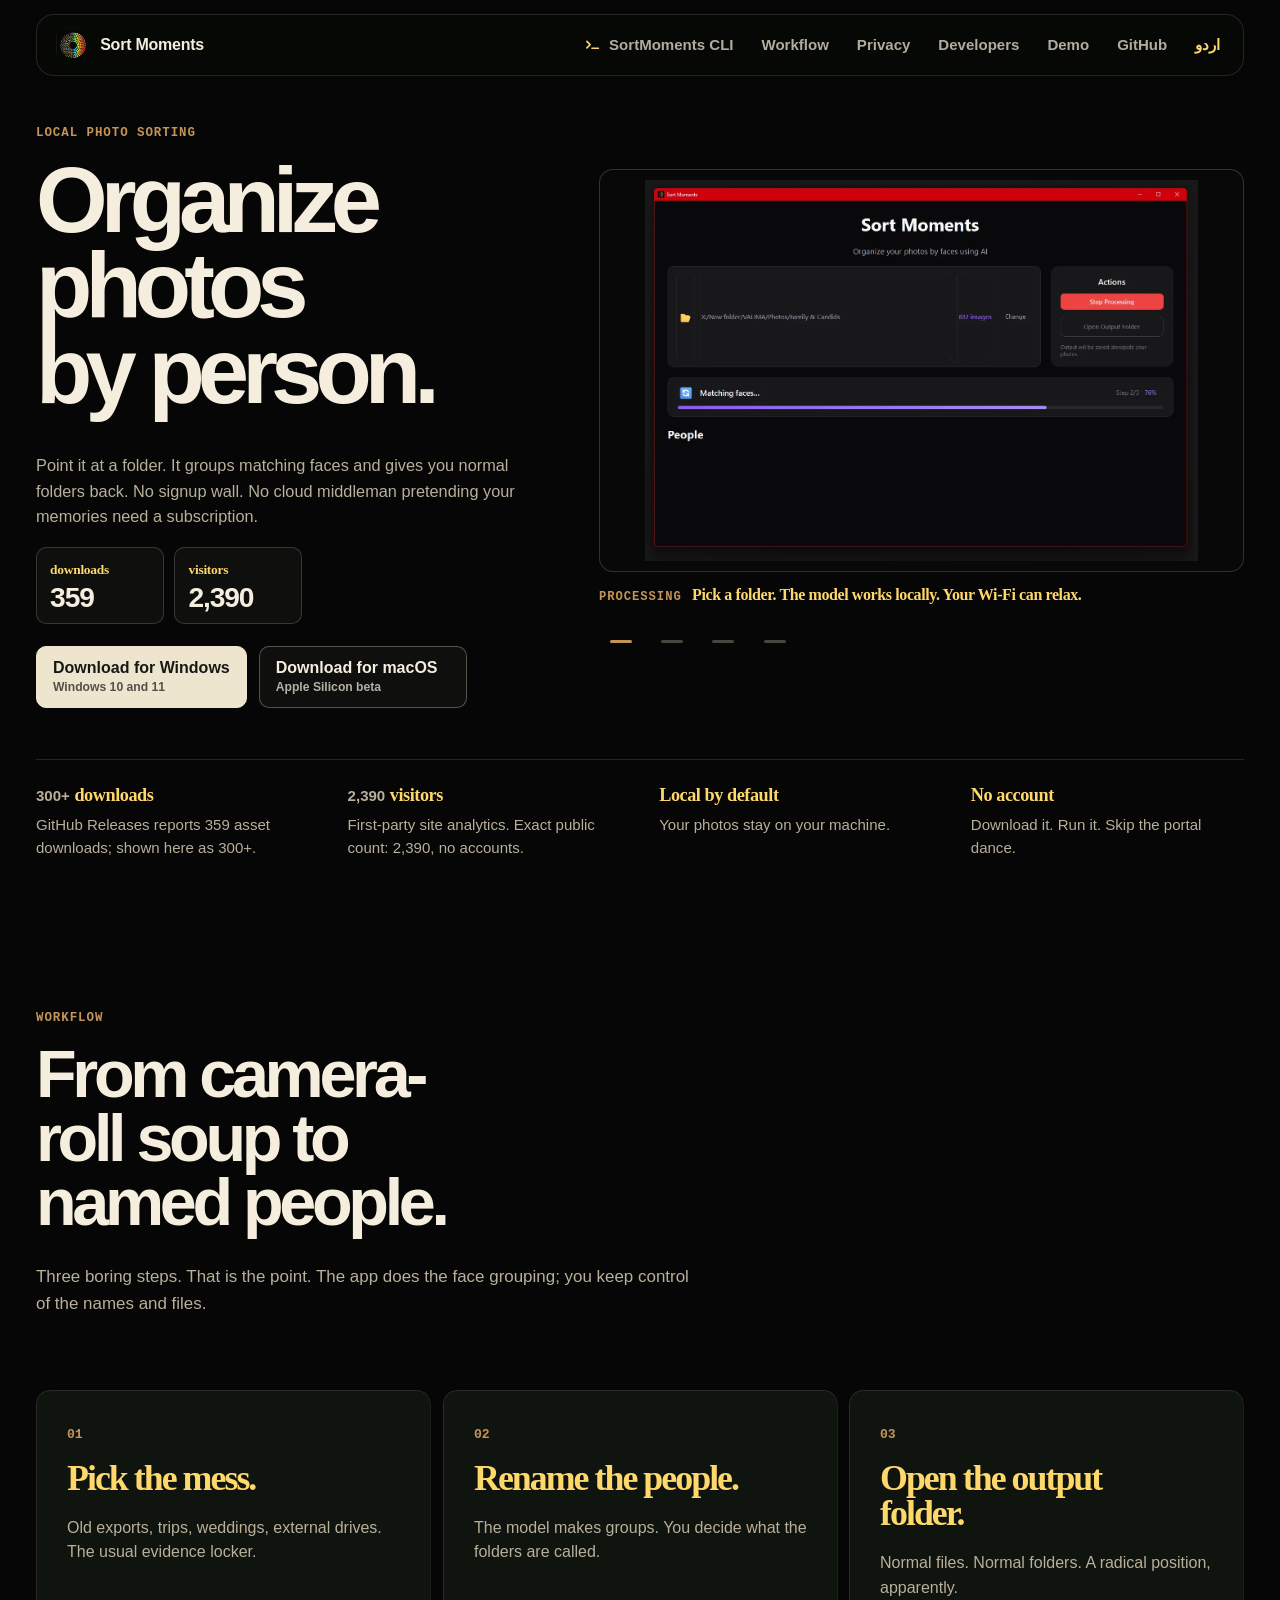
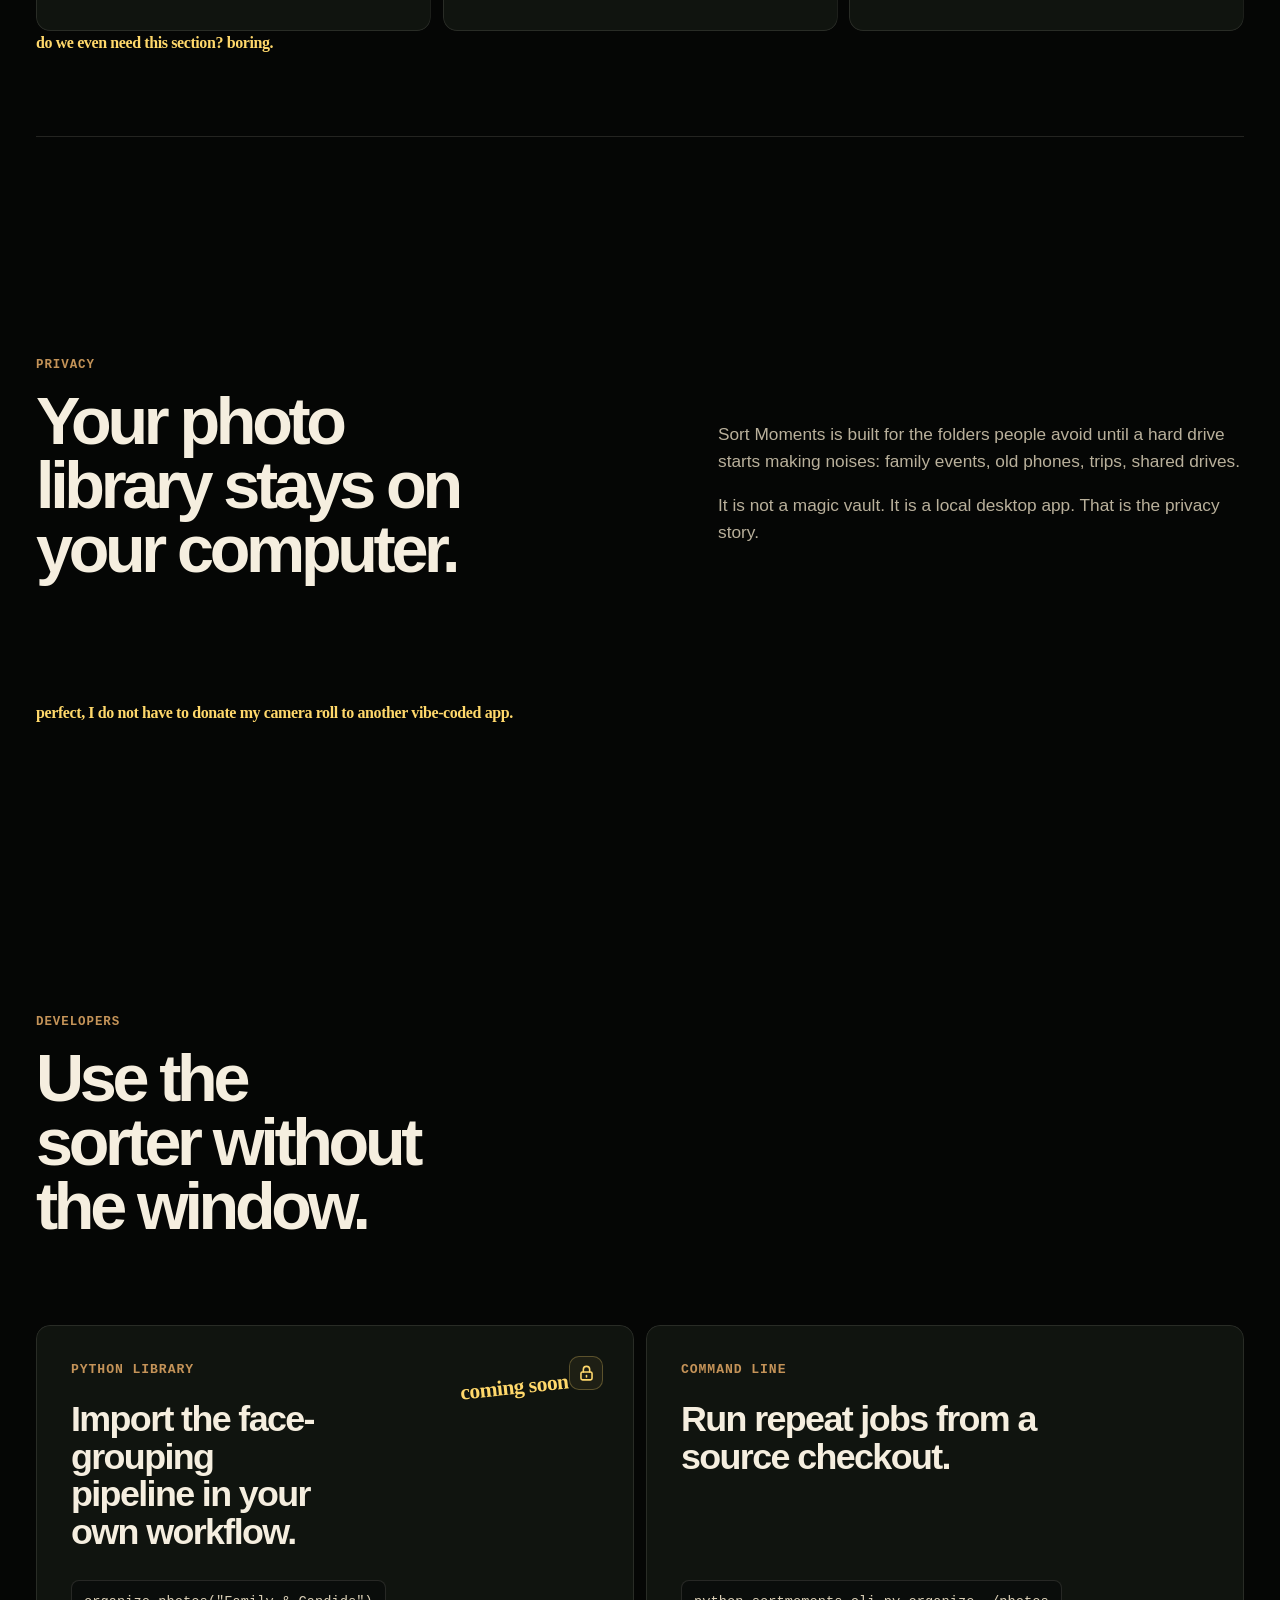
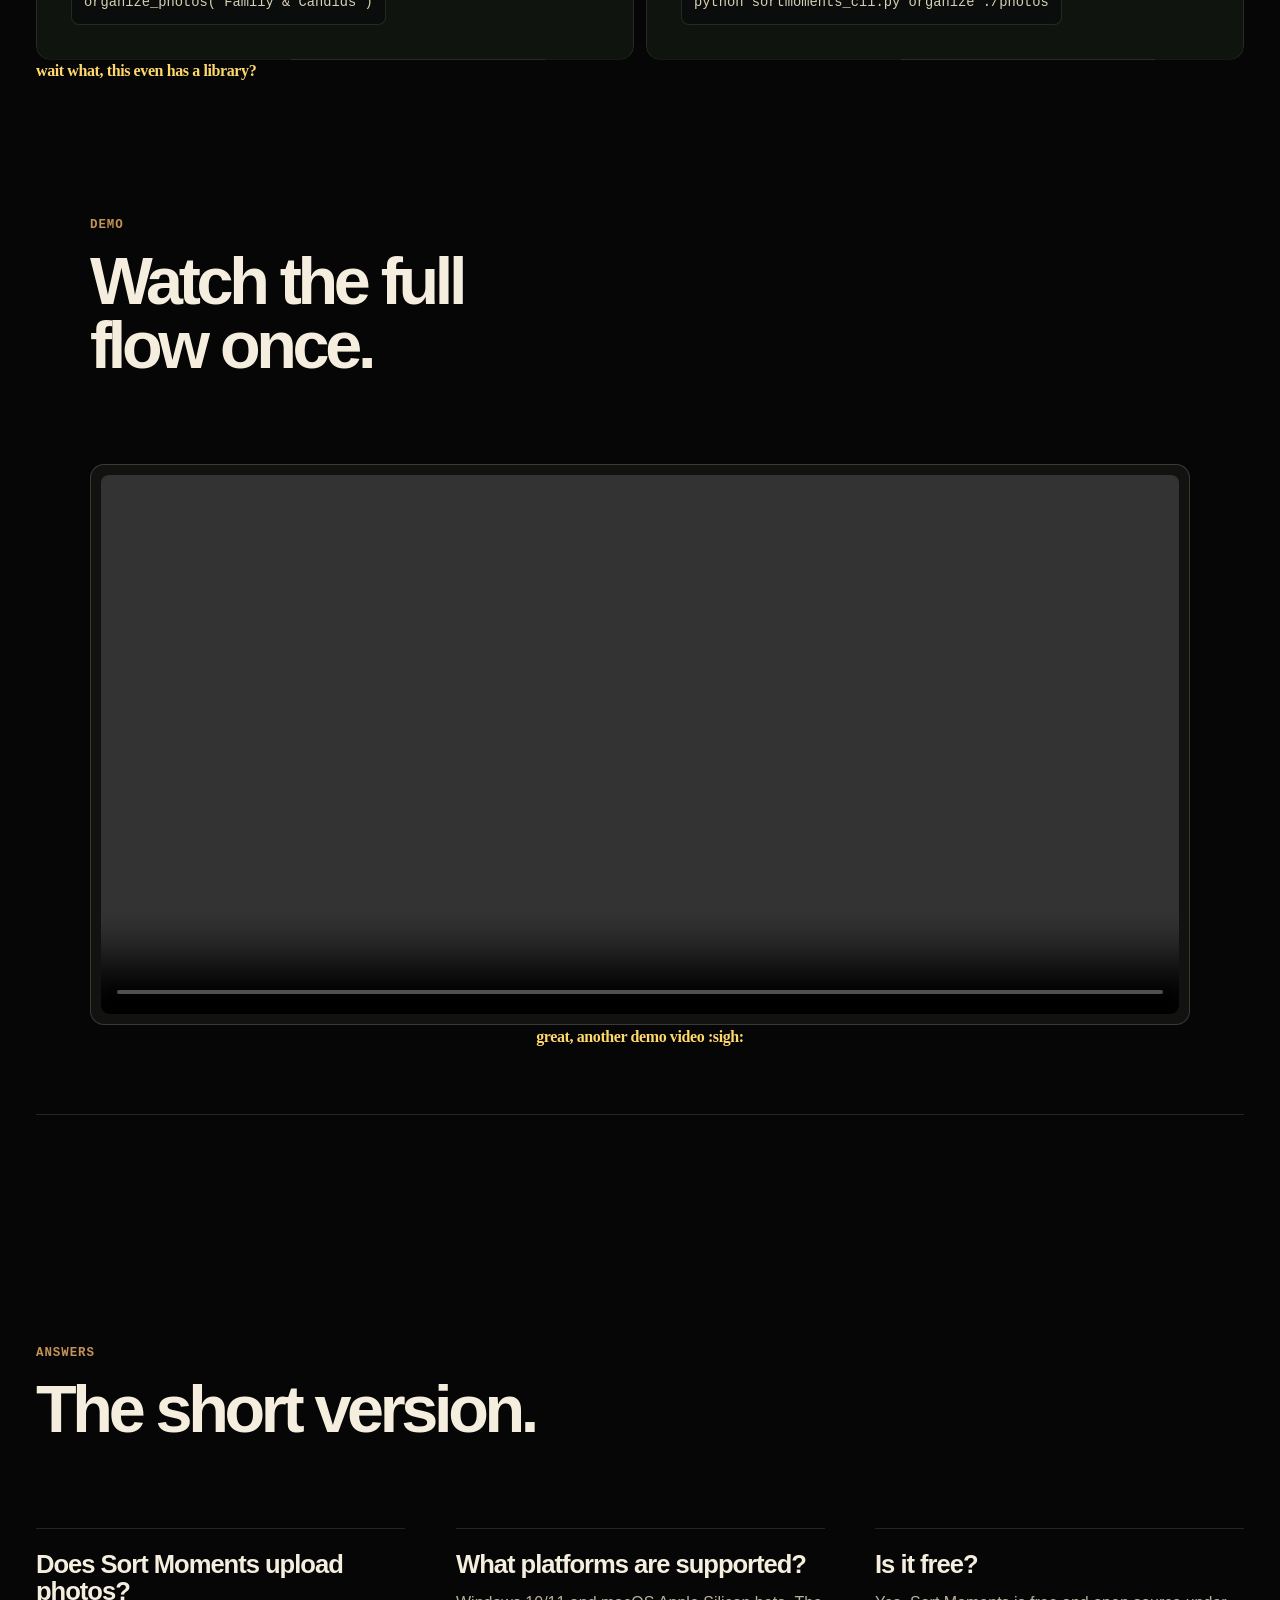
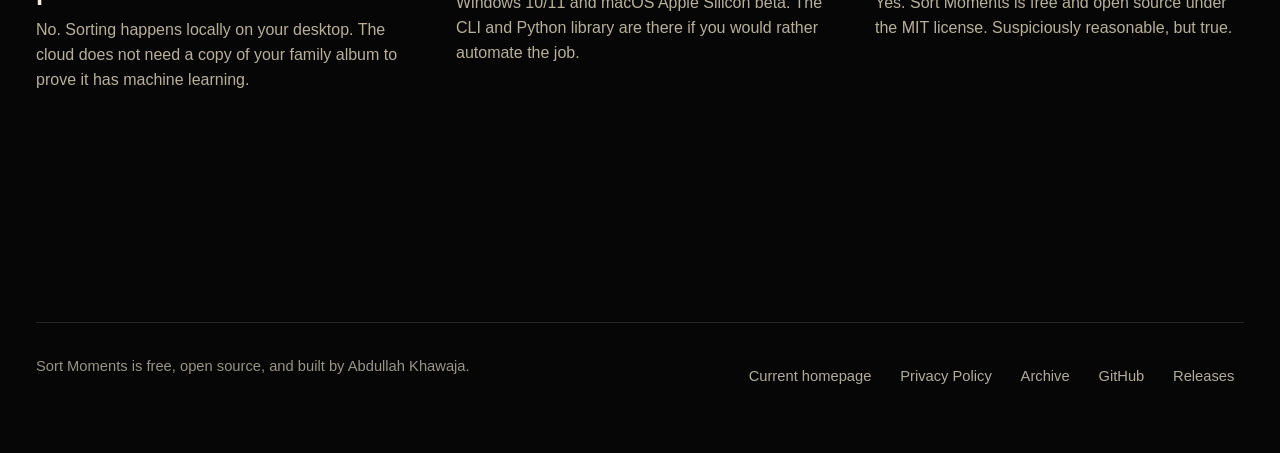
==== website/index.html @ c947f1e8 "Collapse mobile landing into topic stacks" ====
<!DOCTYPE html>
<html lang="en">
<head>
    <meta charset="UTF-8">
    <meta name="viewport" content="width=device-width, initial-scale=1.0">
    <meta name="description" content="Sort Moments is a free, open-source desktop app that groups photos by face locally on Windows and macOS. No account. No cloud upload.">
    <meta name="keywords" content="photo organizer by face, local photo organizer, offline face grouping, AI photo sorter, Windows photo organizer, macOS photo organizer, open source photo organizer">
    <meta name="author" content="Abdullah Khawaja">
    <title>Sort Moments - Local Photo Organizer by Face</title>
    <link rel="canonical" href="https://sortmoments.com/">
    <link rel="icon" type="image/x-icon" href="favicon.ico">
    <link rel="preload" as="image" href="assets/alt-processing.webp">
    <link rel="stylesheet" href="css/alt.css?v=obsidian-mobile-topic-1">
    <meta property="og:title" content="Sort Moments - Local Photo Organizer by Face">
    <meta property="og:description" content="Sort photos by person on your own computer. Free, open-source, and built for ordinary folders.">
    <meta property="og:type" content="website">
    <meta property="og:url" content="https://sortmoments.com/">
    <meta property="og:image" content="https://sortmoments.com/assets/alt-og-1200x630.png">
    <meta property="og:image:width" content="1200">
    <meta property="og:image:height" content="630">
    <meta name="twitter:card" content="summary_large_image">
    <meta name="twitter:title" content="Sort Moments - Local Photo Organizer by Face">
    <meta name="twitter:description" content="A desktop photo organizer that groups people locally. No cloud ritual required.">
    <meta name="twitter:image" content="https://sortmoments.com/assets/alt-og-1200x630.png">
    <script type="application/ld+json">
    {
        "@context": "https://schema.org",
        "@graph": [
            {
                "@type": "WebSite",
                "@id": "https://sortmoments.com/#website",
                "name": "Sort Moments",
                "url": "https://sortmoments.com/"
            },
            {
                "@type": "SoftwareApplication",
                "@id": "https://sortmoments.com/#software",
                "name": "Sort Moments",
                "url": "https://sortmoments.com/",
                "description": "Sort Moments is a free, open-source desktop app that organizes photos by face locally on Windows and macOS.",
                "applicationCategory": "MultimediaApplication",
                "operatingSystem": "Windows 10, Windows 11, macOS Apple Silicon",
                "softwareVersion": "1.0.0-beta",
                "offers": {
                    "@type": "Offer",
                    "price": "0",
                    "priceCurrency": "USD"
                },
                "downloadUrl": [
                    "https://github.com/DarthAmk97/SortMoments/releases/download/v1.0.0-beta/SortMoments.exe",
                    "https://github.com/DarthAmk97/SortMoments/releases/download/v1.0.0-beta/SortMoments-macOS-arm64.zip"
                ],
                "codeRepository": "https://github.com/DarthAmk97/SortMoments",
                "license": "https://github.com/DarthAmk97/SortMoments/blob/main/LICENSE",
                "creator": {
                    "@type": "Person",
                    "name": "Abdullah Khawaja"
                }
            },
            {
                "@type": "FAQPage",
                "@id": "https://sortmoments.com/#faq",
                "mainEntity": [
                    {
                        "@type": "Question",
                        "name": "Does Sort Moments upload my photos?",
                        "acceptedAnswer": {
                            "@type": "Answer",
                            "text": "No. Sort Moments processes photos locally on your computer. The app is designed for people who want face grouping without uploading private albums to a cloud service."
                        }
                    },
                    {
                        "@type": "Question",
                        "name": "Which platforms does Sort Moments support?",
                        "acceptedAnswer": {
                            "@type": "Answer",
                            "text": "Sort Moments provides downloads for Windows 10/11 and a macOS Apple Silicon beta."
                        }
                    },
                    {
                        "@type": "Question",
                        "name": "Is Sort Moments free?",
                        "acceptedAnswer": {
                            "@type": "Answer",
                            "text": "Yes. Sort Moments is free and open source under the MIT license."
                        }
                    }
                ]
            }
        ]
    }
    </script>
</head>
<body>
    <a class="skip-link" href="#main">Skip to content</a>
    <div class="scroll-veil" aria-hidden="true"></div>

    <header class="site-header">
        <nav class="nav" aria-label="Primary navigation">
            <a class="brand" href="/">
                <img src="assets/sortmoments-mark-256.webp" width="34" height="34" alt="Sort Moments logo">
                <span>Sort Moments</span>
            </a>
            <button class="menu-button" type="button" aria-expanded="false" aria-controls="siteNav">
                <span class="sr-only">Menu</span>
                <span aria-hidden="true"></span>
                <span aria-hidden="true"></span>
            </button>
            <div class="nav-links" id="siteNav">
                <a class="nav-cli" href="/cli/" aria-label="SortMoments CLI documentation">
                    <svg class="nav-cli-icon" viewBox="0 0 24 24" aria-hidden="true" focusable="false">
                        <path d="M4 7.5 8.5 12 4 16.5" />
                        <path d="M11 17h9" />
                    </svg>
                    <span class="nav-cli-label">SortMoments CLI</span>
                </a>
                <a href="#workflow">Workflow</a>
                <a href="#privacy">Privacy</a>
                <a href="#developers">Developers</a>
                <a href="#demo">Demo</a>
                <a href="https://github.com/DarthAmk97/SortMoments" target="_blank" rel="noopener">GitHub</a>
                <button class="language-toggle" type="button" aria-label="Switch to Urdu" aria-pressed="false" data-language-toggle>
                    <span data-language-toggle-label>اردو</span>
                </button>
            </div>
        </nav>
    </header>

    <main id="main">
        <section class="hero">
            <div class="hero-copy reveal-seq reveal-left">
                <div class="hero-intro">
                    <p class="overline">Local photo sorting</p>
                    <h1>Organize photos by person.</h1>
                    <p class="hero-text">Point it at a folder. It groups matching faces and gives you normal folders back. No signup wall. No cloud middleman pretending your memories need a subscription.</p>
                </div>
                <dl class="hero-stats" aria-label="Sort Moments public stats">
                    <div>
                        <dt class="hand-note">downloads</dt>
                        <dd id="downloadCountAlt" data-fallback="359" dir="ltr">359</dd>
                    </div>
                    <div>
                        <dt class="hand-note">visitors</dt>
                        <dd id="visitorCountAlt" data-fallback="2,390" dir="ltr">2,390</dd>
                    </div>
                </dl>
                <div class="hero-actions">
                    <a class="button primary" href="https://github.com/DarthAmk97/SortMoments/releases/download/v1.0.0-beta/SortMoments.exe">
                        <span data-download-label="windows">Download for Windows</span>
                        <span data-download-sub="windows">Windows 10 and 11</span>
                    </a>
                    <a class="button secondary" href="https://github.com/DarthAmk97/SortMoments/releases/download/v1.0.0-beta/SortMoments-macOS-arm64.zip">
                        <span data-download-label="macos">Download for macOS</span>
                        <span data-download-sub="macos">Apple Silicon beta</span>
                    </a>
                </div>
            </div>
            <figure class="hero-media hero-carousel reveal-seq reveal-right" data-carousel>
                <div class="carousel-frame" aria-label="Sort Moments workflow screenshots">
                    <img class="carousel-slide is-active" src="assets/alt-processing.webp" width="1351" height="931" alt="Sort Moments processing a selected folder" data-title="Processing" data-caption="Pick a folder. The model works locally. Your Wi-Fi can relax.">
                    <img class="carousel-slide" src="assets/alt-rename-folder.webp" width="1268" height="311" alt="Renaming a detected person folder in Sort Moments" data-title="Rename" data-caption="Rename people before the folders become part of your archive.">
                    <img class="carousel-slide" src="assets/alt-output-folders.webp" width="1500" height="799" alt="Explorer window showing person folders generated by Sort Moments" data-title="Output" data-caption="Get ordinary folders back. Revolutionary, if you have used enough photo apps.">
                    <img class="carousel-slide" src="assets/alt-app-organized.webp" width="1500" height="843" alt="Sort Moments showing organized person folders after processing photos" data-title="Review" data-caption="Check the groups, fix the names, move on with your life.">
                </div>
                <figcaption>
                    <strong id="carouselTitle">Processing</strong>
                    <span id="carouselCaption" class="hand-note">Pick a folder. The model works locally. Your Wi-Fi can relax.</span>
                </figcaption>
                <div class="carousel-controls" aria-label="Workflow carousel controls">
                    <button class="is-active" type="button" aria-label="Show processing stage" data-slide="0"></button>
                    <button type="button" aria-label="Show rename stage" data-slide="1"></button>
                    <button type="button" aria-label="Show output stage" data-slide="2"></button>
                    <button type="button" aria-label="Show review stage" data-slide="3"></button>
                </div>
            </figure>

            <div class="facts reveal-seq reveal-up" aria-label="Product facts">
                <div>
                    <strong><span id="downloadCountFact" dir="ltr">300+</span> <span class="hand-note stat-word">downloads</span></strong>
                    <span id="downloadSourceText">GitHub Releases reports 359 asset downloads; shown here as 300+.</span>
                </div>
                <div>
                    <strong><span id="visitorCountFact" dir="ltr">2,390</span> <span class="hand-note stat-word">visitors</span></strong>
                    <span id="visitorSourceText">First-party site analytics. Exact public count: 2,390, no accounts.</span>
                </div>
                <div>
                    <strong class="hand-note">Local by default</strong>
                    <span>Your photos stay on your machine.</span>
                </div>
                <div>
                    <strong class="hand-note">No account</strong>
                    <span>Download it. Run it. Skip the portal dance.</span>
                </div>
            </div>
        </section>

        <section class="workflow" id="workflow" aria-labelledby="workflow-title">
            <aside class="side-quips workflow-quips" aria-hidden="true">
                <p class="quote-note hand-note quote-a">do we even need this section? boring.</p>
                <p class="quote-note hand-note quote-b">maybe this is the developer trying hard for SEO.</p>
            </aside>
            <div class="section-intro reveal-seq reveal-left">
                <p class="overline">Workflow</p>
                <h2 id="workflow-title">From camera-roll soup to named people.</h2>
                <p>Three boring steps. That is the point. The app does the face grouping; you keep control of the names and files.</p>
            </div>

            <div class="workflow-list compact-workflow">
                <article class="workflow-item reveal-seq reveal-left pixel-life">
                    <div class="step-copy">
                        <span>01</span>
                        <h3 class="hand-note">Pick the mess.</h3>
                        <p>Old exports, trips, weddings, external drives. The usual evidence locker.</p>
                    </div>
                </article>

                <article class="workflow-item reveal-seq reveal-right pixel-life">
                    <div class="step-copy">
                        <span>02</span>
                        <h3 class="hand-note">Rename the people.</h3>
                        <p>The model makes groups. You decide what the folders are called.</p>
                    </div>
                </article>

                <article class="workflow-item reveal-seq reveal-up pixel-life">
                    <div class="step-copy">
                        <span>03</span>
                        <h3 class="hand-note">Open the output folder.</h3>
                        <p>Normal files. Normal folders. A radical position, apparently.</p>
                    </div>
                </article>
            </div>
        </section>

        <section class="privacy reveal-seq reveal-up" id="privacy" aria-labelledby="privacy-title">
            <aside class="side-quips privacy-quips" aria-hidden="true">
                <p class="quote-note hand-note quote-a">perfect, I do not have to donate my camera roll to another vibe-coded app.</p>
                <p class="quote-note hand-note quote-b">cloud sync? adorable. hard pass.</p>
                <p class="quote-note hand-note quote-c">the subscription economy has been informed your cousin's wedding photos are not a growth channel.</p>
                <p class="quote-note hand-note quote-d">finally, a privacy story that does not need three trackers and a blood sample.</p>
                <p class="quote-note hand-note quote-e">local processing. wild concept. almost like computers can compute.</p>
                <p class="quote-note hand-note quote-f">is this what vibe coding by an actual developer looks like? ts tuff 🥀</p>
            </aside>
            <div class="reveal-seq reveal-left">
                <p class="overline">Privacy</p>
                <h2 id="privacy-title">Your photo library stays on your computer.</h2>
            </div>
            <div class="privacy-copy reveal-seq reveal-right">
                <p>Sort Moments is built for the folders people avoid until a hard drive starts making noises: family events, old phones, trips, shared drives.</p>
                <p>It is not a magic vault. It is a local desktop app. That is the privacy story.</p>
            </div>
        </section>

        <section class="developers" id="developers" aria-labelledby="developers-title">
            <aside class="side-quips developers-quips" aria-hidden="true">
                <p class="quote-note hand-note quote-a">wait what, this even has a library?</p>
                <p class="quote-note hand-note quote-b">no need for a GUI if you have a thing for CLIs. probably a Linux user.</p>
                <p class="quote-note hand-note quote-c">import it, automate it, pretend this was always the plan.</p>
            </aside>
            <div class="section-intro reveal-seq reveal-left">
                <p class="overline">Developers</p>
                <h2 id="developers-title">Use the sorter without the window.</h2>
            </div>
            <div class="developer-grid">
                <article class="developer-card is-locked reveal-seq reveal-left pixel-life" aria-label="Python Library coming soon">
                    <span class="dev-lock" aria-hidden="true">
                        <svg viewBox="0 0 24 24" focusable="false">
                            <rect x="5" y="10" width="14" height="10" rx="2" />
                            <path d="M8 10V7a4 4 0 0 1 8 0v3" />
                            <path d="M12 14.5v2" />
                        </svg>
                    </span>
                    <span class="dev-status hand-note">coming soon</span>
                    <span class="dev-kicker">Python Library</span>
                    <strong>Import the face-grouping pipeline in your own workflow.</strong>
                    <code>organize_photos("Family &amp; Candids")</code>
                </article>
                <a class="developer-card reveal-seq reveal-right pixel-life" href="/cli/">
                    <span class="dev-kicker">Command line</span>
                    <strong>Run repeat jobs from a source checkout.</strong>
                    <code>python sortmoments_cli.py organize ./photos</code>
                </a>
            </div>
        </section>

        <section class="demo" id="demo" aria-labelledby="demo-title">
            <aside class="side-quips demo-quips" aria-hidden="true">
                <p class="quote-note hand-note quote-a">great, another demo video :sigh:</p>
                <p class="quote-note hand-note quote-b">watching it once is faster than pretending screenshots explain motion.</p>
            </aside>
            <div class="section-intro compact reveal-seq reveal-left">
                <p class="overline">Demo</p>
                <h2 id="demo-title">Watch the full flow once.</h2>
            </div>
            <div class="video-frame reveal-seq reveal-up">
                <video controls preload="metadata">
                    <source src="assets/demo.mp4?v=3ea4c1a2" type="video/mp4">
                </video>
            </div>
        </section>

        <section class="faq" id="faq" aria-labelledby="faq-title">
            <div class="section-intro compact reveal-seq reveal-left">
                <p class="overline">Answers</p>
                <h2 id="faq-title">The short version.</h2>
            </div>
            <div class="faq-list">
                <article class="reveal-seq reveal-left">
                    <h3>Does Sort Moments upload photos?</h3>
                    <p>No. Sorting happens locally on your desktop. The cloud does not need a copy of your family album to prove it has machine learning.</p>
                </article>
                <article class="reveal-seq reveal-right">
                    <h3>What platforms are supported?</h3>
                    <p>Windows 10/11 and macOS Apple Silicon beta. The CLI and Python library are there if you would rather automate the job.</p>
                </article>
                <article class="reveal-seq reveal-up">
                    <h3>Is it free?</h3>
                    <p>Yes. Sort Moments is free and open source under the MIT license. Suspiciously reasonable, but true.</p>
                </article>
            </div>
        </section>
    </main>

    <footer class="footer">
        <p>Sort Moments is free, open source, and built by Abdullah Khawaja.</p>
        <div>
            <a href="/">Current homepage</a>
            <a href="/privacy/">Privacy Policy</a>
            <a href="/archive/">Archive</a>
            <a href="https://github.com/DarthAmk97/SortMoments" target="_blank" rel="noopener">GitHub</a>
            <a href="https://github.com/DarthAmk97/SortMoments/releases" target="_blank" rel="noopener">Releases</a>
        </div>
    </footer>

    <script src="js/alt.js?v=obsidian-mobile-topic-1"></script>
</body>
</html>
---- website/css/alt.css ----
﻿:root {
    color-scheme: dark;
    --page: #050605;
    --page-wash: #080a08;
    --obsidian: #0b0e0c;
    --obsidian-2: #10140f;
    --obsidian-3: #151a13;
    --paper: #eee5cf;
    --paper-hover: #fbf2dd;
    --paper-soft: #d9ceb5;
    --surface: var(--obsidian-2);
    --surface-soft: var(--obsidian-3);
    --surface-hover: #1a2118;
    --ink: #171814;
    --text: #f5eedf;
    --muted: #b9b09b;
    --faint: #7f806f;
    --line: rgba(245, 238, 223, 0.13);
    --line-light: rgba(245, 238, 223, 0.26);
    --accent: #8b7884;
    --accent-warm: #c49358;
    --hand-yellow: #ffd86b;
    --focus: rgba(196, 147, 88, 0.58);
    --radius: 14px;
    --font: ui-sans-serif, -apple-system, BlinkMacSystemFont, "Segoe UI", "Helvetica Neue", Arial, sans-serif;
    --hand: "Segoe Print", "Bradley Hand ITC", "Comic Sans MS", cursive;
    --urdu-font: "Noto Nastaliq Urdu", "Jameel Noori Nastaleeq", "Noto Naskh Arabic", "Urdu Typesetting", "Segoe UI", Tahoma, sans-serif;
    --mono: "SFMono-Regular", Consolas, "Liberation Mono", monospace;
    --veil-opacity: 0;
    --scroll-progress: 0;
    --header-space: 92px;
}

* { box-sizing: border-box; }

html {
    scroll-behavior: smooth;
    scroll-padding-top: var(--header-space);
    scroll-snap-type: y mandatory;
    overflow-x: clip;
}

body {
    margin: 0;
    overflow-x: clip;
    background: var(--page);
    color: var(--text);
    font-family: var(--font);
    line-height: 1.55;
    text-rendering: optimizeLegibility;
}

html[lang="ur"] body {
    font-family: var(--urdu-font);
    line-height: 1.78;
}

body::before {
    content: none;
}

img, video { max-width: 100%; height: auto; }
a { color: inherit; }

.sr-only,
.skip-link {
    position: absolute;
    width: 1px;
    height: 1px;
    padding: 0;
    margin: -1px;
    overflow: hidden;
    clip: rect(0, 0, 0, 0);
    white-space: nowrap;
    border: 0;
}

.skip-link:focus {
    position: fixed;
    top: 14px;
    left: 14px;
    z-index: 100;
    width: auto;
    height: auto;
    margin: 0;
    padding: 0.7rem 0.9rem;
    clip: auto;
    border: 1px solid var(--line-light);
    border-radius: 10px;
    background: var(--paper);
    color: var(--ink);
    font-weight: 700;
}

:focus-visible {
    outline: 3px solid var(--focus);
    outline-offset: 3px;
}

.hand-note {
    color: var(--hand-yellow);
    font-family: var(--hand);
    font-weight: 700;
    letter-spacing: -0.025em;
    text-transform: none;
    text-shadow: 0 1px 0 rgba(0, 0, 0, 0.22);
}

html[lang="ur"] .hand-note {
    font-family: var(--urdu-font);
    letter-spacing: 0;
    line-height: 1.55;
}

.scroll-veil {
    position: fixed;
    left: 0;
    right: 0;
    bottom: 0;
    z-index: 18;
    height: 24px;
    pointer-events: none;
    opacity: var(--veil-opacity);
    background: transparent;
    transition: opacity 120ms linear;
}

.scroll-veil::before {
    content: "";
    position: absolute;
    left: clamp(18px, 3vw, 42px);
    right: clamp(18px, 3vw, 42px);
    bottom: 16px;
    height: 1px;
    background: rgba(245, 238, 223, 0.13);
}

.scroll-veil::after {
    content: "";
    position: absolute;
    left: clamp(18px, 3vw, 42px);
    bottom: 16px;
    width: calc((100% - clamp(36px, 6vw, 84px)) * var(--scroll-progress));
    height: 1px;
    background: var(--accent-warm);
    box-shadow: none;
}

.site-header {
    position: sticky;
    top: 0;
    z-index: 20;
    padding: 14px clamp(14px, 3vw, 36px) 0;
    background: var(--page);
}

.nav {
    width: min(1360px, 100%);
    min-height: 62px;
    margin: 0 auto;
    padding: 8px 10px;
    display: flex;
    align-items: center;
    justify-content: space-between;
    gap: 1rem;
    border: 1px solid var(--line);
    border-radius: 18px;
    background: rgba(8, 10, 8, 0.86);
    backdrop-filter: none;
}

.brand {
    min-height: 44px;
    display: inline-flex;
    align-items: center;
    gap: 0.65rem;
    padding: 0 0.55rem;
    color: var(--text);
    text-decoration: none;
    font-weight: 740;
    letter-spacing: -0.015em;
}

.brand img { width: 34px; height: 34px; border-radius: 9px; }

html[dir="rtl"] .brand {
    direction: ltr;
}

.nav-links { display: flex; align-items: center; gap: 0.15rem; }

.nav-cli {
    gap: 0.46rem;
    color: rgba(244, 236, 216, 0.82);
}

.nav-cli-icon {
    width: 1.08rem;
    height: 1.08rem;
    flex: 0 0 auto;
    color: var(--hand-yellow);
    stroke: currentColor;
    stroke-width: 2.25;
    stroke-linecap: round;
    stroke-linejoin: round;
    fill: none;
}

.nav-cli-label {
    white-space: nowrap;
}

.nav-links a,
.language-toggle {
    min-height: 44px;
    display: inline-flex;
    align-items: center;
    padding: 0 0.8rem;
    border: 0;
    border-radius: 10px;
    background: transparent;
    color: rgba(244, 236, 216, 0.72);
    text-decoration: none;
    font-size: 0.94rem;
    font-weight: 650;
    font-family: inherit;
    cursor: pointer;
}

.nav-links a:hover,
.nav-links a:focus-visible,
.language-toggle:hover,
.language-toggle:focus-visible {
    background: rgba(244, 236, 216, 0.08);
    color: var(--text);
}

.language-toggle {
    color: var(--hand-yellow);
    font-family: var(--urdu-font);
    font-weight: 780;
}

.language-toggle[aria-pressed="true"] {
    color: var(--paper);
}

.menu-button {
    display: none;
    width: 46px;
    height: 46px;
    border: 1px solid var(--line);
    border-radius: 12px;
    background: rgba(244, 236, 216, 0.08);
}

.menu-button span[aria-hidden="true"] {
    display: block;
    width: 18px;
    height: 2px;
    margin: 5px auto;
    background: var(--text);
    border-radius: 999px;
    transition: transform 180ms ease, opacity 180ms ease;
}

.menu-button[aria-expanded="true"] span[aria-hidden="true"]:first-of-type { transform: translateY(3.5px) rotate(45deg); }
.menu-button[aria-expanded="true"] span[aria-hidden="true"]:last-of-type { transform: translateY(-3.5px) rotate(-45deg); }

main {
    width: min(1360px, calc(100% - clamp(28px, 6vw, 72px)));
    margin: 0 auto;
}

main > section {
    min-height: calc(100dvh - var(--header-space));
    scroll-margin-top: 0;
    scroll-snap-align: start;
    scroll-snap-stop: always;
}

.hero {
    min-height: calc(100dvh - var(--header-space));
    padding: clamp(22px, 4vw, 48px) 0;
    display: grid;
    grid-template-columns: minmax(0, 0.86fr) minmax(520px, 1.14fr);
    gap: clamp(24px, 4vw, 64px) clamp(34px, 6vw, 90px);
    align-items: center;
    align-content: center;
}

.overline {
    margin: 0 0 0.9rem;
    color: var(--accent-warm);
    font-family: var(--mono);
    font-size: 0.78rem;
    font-weight: 760;
    letter-spacing: 0.075em;
    text-transform: uppercase;
}

h1, h2, h3, p { margin-top: 0; }

h1 {
    max-width: 11.5ch;
    margin-bottom: clamp(1.9rem, 3vw, 2.9rem);
    font-size: clamp(3.15rem, 7.2vw, 6.9rem);
    line-height: 0.93;
    letter-spacing: -0.075em;
    overflow: visible;
    text-wrap: balance;
}

.hero-text {
    max-width: 58ch;
    margin-bottom: 1.15rem;
    color: var(--muted);
    font-size: clamp(1.02rem, 1.25vw, 1.18rem);
}

.hero-stats {
    display: grid;
    grid-template-columns: repeat(2, minmax(0, 128px));
    gap: 0.65rem;
    margin: 0 0 1.35rem;
}

.hero-stats div {
    padding: 0.72rem 0.82rem;
    border: 1px solid rgba(244, 236, 216, 0.18);
    border-radius: 10px;
    background: rgba(245, 238, 223, 0.045);
}

.hero-stats dt {
    margin-bottom: 0.18rem;
    color: rgba(244, 236, 216, 0.58);
    font-family: var(--mono);
    font-size: 0.68rem;
    font-weight: 760;
    letter-spacing: 0.06em;
    text-transform: uppercase;
}

.hero-stats dt.hand-note {
    color: var(--hand-yellow);
    font-family: var(--hand);
    font-size: 0.84rem;
    letter-spacing: -0.02em;
    text-transform: none;
}

.hero-stats dd {
    margin: 0;
    color: var(--text);
    font-size: clamp(1.35rem, 2.2vw, 2rem);
    font-weight: 820;
    line-height: 1;
    letter-spacing: -0.04em;
    font-variant-numeric: tabular-nums;
    unicode-bidi: isolate;
}

.hero-actions { display: flex; flex-wrap: wrap; gap: 0.75rem; }

.button {
    min-height: 58px;
    min-width: 208px;
    display: inline-flex;
    flex-direction: column;
    justify-content: center;
    padding: 0.76rem 1rem;
    border-radius: 10px;
    text-decoration: none;
    font-weight: 760;
    line-height: 1.12;
    transition: transform 140ms ease, background 140ms ease, border-color 140ms ease;
}

.button span { margin-top: 0.25rem; font-size: 0.76rem; font-weight: 620; opacity: 0.72; }
.button span:first-child { margin-top: 0; font-size: inherit; font-weight: inherit; opacity: 1; }
.button:active { transform: translateY(1px) scale(0.99); }

.button.primary {
    background: var(--paper);
    color: var(--ink);
    border: 1px solid var(--paper);
}

.button.primary:hover { background: var(--paper-hover); }

.button.secondary {
    background: rgba(245, 238, 223, 0.045);
    color: var(--text);
    border: 1px solid rgba(244, 236, 216, 0.30);
}

.button.secondary:hover { border-color: rgba(244, 236, 216, 0.68); }

.hero-media { margin: 0; }

.carousel-frame,
.video-frame {
    border: 1px solid rgba(244, 236, 216, 0.18);
    border-radius: var(--radius);
    background: #070807;
}

.carousel-frame {
    position: relative;
    aspect-ratio: 16 / 10;
    overflow: hidden;
    box-shadow: none;
}

.carousel-slide {
    position: absolute;
    inset: 0;
    width: 100%;
    height: 100%;
    object-fit: contain;
    padding: clamp(6px, 1vw, 10px);
    opacity: 0;
    transform: scale(0.992);
    transition: opacity 420ms ease, transform 520ms ease;
}

.carousel-slide.is-active {
    opacity: 1;
    transform: scale(1);
}

figcaption {
    max-width: 68ch;
    margin-top: 0.75rem;
    color: rgba(244, 236, 216, 0.58);
    font-size: 0.88rem;
}

.hero-carousel figcaption {
    display: grid;
    grid-template-columns: auto minmax(0, 1fr);
    gap: 0.65rem;
    align-items: baseline;
}

.hero-carousel figcaption strong {
    color: var(--accent-warm);
    font-family: var(--mono);
    font-size: 0.76rem;
    letter-spacing: 0.08em;
    text-transform: uppercase;
}

.hero-carousel figcaption .hand-note {
    color: var(--hand-yellow);
    font-size: 1rem;
    line-height: 1.35;
}

.carousel-controls {
    display: flex;
    gap: 0.45rem;
    margin-top: 0.8rem;
}

.carousel-controls button {
    width: 44px;
    height: 44px;
    display: grid;
    place-items: center;
    border: 0;
    border-radius: 10px;
    background: transparent;
    cursor: pointer;
}

.carousel-controls button::before {
    content: "";
    width: 22px;
    height: 3px;
    border-radius: 99px;
    background: rgba(244, 236, 216, 0.28);
}

.carousel-controls button.is-active::before {
    background: var(--accent-warm);
}

.facts {
    grid-column: 1 / -1;
    align-self: end;
    display: grid;
    grid-template-columns: repeat(4, 1fr);
    border-top: 1px solid var(--line);
    border-bottom: 0;
    column-gap: clamp(18px, 3vw, 46px);
}

.facts div { padding: 1.3rem 0; }
.facts div + div { border-left: 0; }
.facts strong, .facts > div > span { display: block; }
.facts strong { margin-bottom: 0.25rem; color: var(--text); font-size: 1.03rem; }
.facts span { color: var(--muted); font-size: 0.94rem; }
.facts strong > span { display: inline; }
.facts strong.hand-note,
.facts .stat-word {
    color: var(--hand-yellow);
    font-size: 1.14rem;
}

main > section:not(.hero) {
    position: relative;
    padding: clamp(34px, 5vw, 64px) 0;
    display: grid;
    align-content: center;
}

.workflow > :not(.side-quips),
.privacy > :not(.side-quips),
.developers > :not(.side-quips),
.demo > :not(.side-quips) {
    position: relative;
    z-index: 1;
}

.side-quips {
    position: absolute;
    inset: 0 auto 0 50%;
    z-index: 0;
    width: 100vw;
    transform: translateX(-50%);
    pointer-events: none;
}

.quote-note {
    position: absolute;
    width: clamp(180px, calc((100vw - 1360px) / 2 - 96px), 260px);
    max-width: 260px;
    margin: 0;
    color: var(--hand-yellow);
    font-size: clamp(1rem, 1.1vw, 1.42rem);
    line-height: 1.08;
    letter-spacing: -0.035em;
    opacity: 0.9;
    text-wrap: balance;
}

.quote-note::before,
.quote-note::after {
    color: rgba(255, 216, 107, 0.68);
}

.quote-note::before { content: "“"; }
.quote-note::after { content: "”"; }

.workflow-quips .quote-a { left: clamp(32px, 3.2vw, 58px); top: 27%; transform: rotate(-5deg); }
.workflow-quips .quote-b { right: clamp(28px, 2.7vw, 50px); bottom: 25%; transform: rotate(4deg); }

.privacy-quips .quote-a { left: clamp(30px, 3vw, 56px); top: 18%; transform: rotate(-6deg); }
.privacy-quips .quote-b { left: clamp(58px, 4vw, 86px); top: 43%; transform: rotate(4deg); }
.privacy-quips .quote-c { left: clamp(32px, 3.2vw, 60px); bottom: 18%; transform: rotate(-3deg); }
.privacy-quips .quote-d { right: clamp(28px, 2.7vw, 50px); top: 18%; transform: rotate(4deg); }
.privacy-quips .quote-e { right: clamp(52px, 3.9vw, 78px); top: 45%; transform: rotate(-5deg); }
.privacy-quips .quote-f { right: clamp(30px, 2.9vw, 56px); bottom: 17%; transform: rotate(3deg); }

.developers-quips .quote-a { left: clamp(32px, 3.2vw, 58px); top: 24%; transform: rotate(-5deg); }
.developers-quips .quote-b { right: clamp(28px, 2.7vw, 50px); top: 30%; transform: rotate(4deg); }
.developers-quips .quote-c { right: clamp(48px, 3.7vw, 74px); bottom: 20%; transform: rotate(-3deg); }

.demo-quips .quote-a { left: clamp(34px, 3.4vw, 62px); top: 32%; transform: rotate(-4deg); }
.demo-quips .quote-b { right: clamp(36px, 3.2vw, 60px); bottom: 22%; transform: rotate(4deg); }

.section-intro { max-width: 850px; margin-bottom: clamp(28px, 5vw, 56px); }
.section-intro.compact { max-width: 620px; }

h2 {
    max-width: 14ch;
    margin-bottom: clamp(1.55rem, 2.35vw, 2.25rem);
    font-size: clamp(2.25rem, 5.2vw, 5.2rem);
    line-height: 0.96;
    letter-spacing: -0.065em;
    overflow: visible;
    text-wrap: balance;
}

.section-intro p:not(.overline) {
    max-width: 70ch;
    color: var(--muted);
    font-size: 1.06rem;
}

.workflow-list {
    display: grid;
    grid-template-columns: repeat(3, minmax(0, 1fr));
    gap: 0.75rem;
    background: transparent;
    border: 0;
    border-radius: 0;
    overflow: visible;
}

.workflow-item {
    padding: clamp(18px, 2.4vw, 30px);
    border-radius: var(--radius);
    border: 1px solid rgba(245, 238, 223, 0.11);
    background: var(--surface);
    color: var(--text);
}

.step-copy span {
    display: inline-block;
    margin-bottom: 1rem;
    color: var(--accent-warm);
    font-family: var(--mono);
    font-size: 0.82rem;
    font-weight: 760;
}

.step-copy h3 {
    max-width: 13ch;
    margin-bottom: clamp(0.95rem, 1.5vw, 1.3rem);
    font-size: clamp(1.65rem, 3vw, 3rem);
    line-height: 0.98;
    letter-spacing: -0.045em;
    overflow: visible;
}

.step-copy h3.hand-note {
    max-width: 15ch;
    color: var(--hand-yellow);
    font-size: clamp(1.58rem, 2.8vw, 2.72rem);
    letter-spacing: -0.055em;
    text-shadow: 0 1px 0 rgba(0, 0, 0, 0.22);
}

.step-copy p { max-width: 44ch; margin-bottom: 0; color: var(--muted); }

.privacy {
    display: grid;
    grid-template-columns: minmax(0, 0.9fr) minmax(320px, 0.8fr);
    gap: clamp(28px, 7vw, 104px);
    border-top: 1px solid var(--line);
    border-bottom: 0;
    align-items: center;
}

.privacy-copy { align-self: center; color: var(--muted); font-size: 1.08rem; }
.privacy-copy p:last-child { margin-bottom: 0; }

.developer-grid {
    display: grid;
    grid-template-columns: repeat(2, minmax(0, 1fr));
    gap: 0.75rem;
    background: transparent;
    border: 0;
    border-radius: 0;
    overflow: visible;
}

.developer-card {
    position: relative;
    min-height: 260px;
    padding: clamp(20px, 3vw, 34px);
    display: flex;
    flex-direction: column;
    justify-content: space-between;
    border-radius: var(--radius);
    border: 1px solid rgba(245, 238, 223, 0.11);
    background: var(--surface);
    color: var(--text);
    text-decoration: none;
}

.developer-card[href]:hover,
.developer-card[href]:focus-visible { background: var(--surface-hover); }


.developer-grid .is-locked {
    cursor: default;
}

.dev-lock {
    position: absolute;
    top: clamp(20px, 2.4vw, 30px);
    right: clamp(20px, 2.4vw, 30px);
    width: 34px;
    height: 34px;
    display: grid;
    place-items: center;
    border: 1px solid rgba(255, 216, 107, 0.28);
    border-radius: 10px;
    background: rgba(255, 216, 107, 0.06);
    color: var(--hand-yellow);
}

.dev-lock svg {
    width: 19px;
    height: 19px;
    stroke: currentColor;
    stroke-width: 2;
    stroke-linecap: round;
    stroke-linejoin: round;
    fill: none;
}

.dev-status {
    position: absolute;
    top: clamp(47px, 4vw, 62px);
    right: clamp(48px, 5vw, 76px);
    z-index: 1;
    color: var(--hand-yellow);
    font-size: clamp(1rem, 1.7vw, 1.35rem);
    line-height: 1;
    transform: rotate(-6deg);
    white-space: nowrap;
    pointer-events: none;
}

.developer-grid .is-locked strong {
    padding-right: clamp(0px, 7vw, 92px);
}

.developer-grid .dev-kicker {
    color: var(--accent-warm);
    font-family: var(--mono);
    font-size: 0.82rem;
    font-weight: 760;
    text-transform: uppercase;
    letter-spacing: 0.07em;
}

.developer-grid strong {
    max-width: 18ch;
    margin: 1.3rem 0 auto;
    font-size: clamp(1.45rem, 2.8vw, 2.7rem);
    line-height: 1.05;
    letter-spacing: -0.045em;
    overflow: visible;
}

code {
    display: block;
    width: fit-content;
    max-width: 100%;
    margin-top: 1.8rem;
    padding: 0.65rem 0.75rem;
    overflow: auto;
    border: 1px solid rgba(245, 238, 223, 0.12);
    border-radius: 8px;
    background: #0a0d0b;
    color: #d9ceb5;
    font-family: var(--mono);
    font-size: 0.86rem;
}

html[dir="rtl"] code {
    direction: ltr;
    text-align: left;
}

html[lang="ur"] .overline,
html[lang="ur"] .hero-carousel figcaption strong,
html[lang="ur"] .step-copy span,
html[lang="ur"] .developer-grid .dev-kicker {
    font-family: var(--urdu-font);
    letter-spacing: 0;
}

html[lang="ur"] h1 {
    max-width: 11ch;
    font-size: clamp(2.9rem, 6.6vw, 6.15rem);
    line-height: 1.1;
    letter-spacing: -0.025em;
}

html[lang="ur"] h2 {
    max-width: 12ch;
    line-height: 1.16;
    letter-spacing: -0.02em;
}

html[lang="ur"] .hero-text,
html[lang="ur"] .section-intro p:not(.overline),
html[lang="ur"] .privacy-copy {
    line-height: 1.95;
}

html[lang="ur"] .hero-stats dt.hand-note,
html[lang="ur"] .facts strong.hand-note,
html[lang="ur"] .facts .stat-word {
    font-size: 1.02rem;
}

html[lang="ur"] .step-copy h3.hand-note {
    max-width: 12ch;
    font-size: clamp(1.45rem, 2.5vw, 2.4rem);
    letter-spacing: 0;
    line-height: 1.24;
}

html[lang="ur"] .developer-grid strong,
html[lang="ur"] .faq-list h3 {
    line-height: 1.28;
    letter-spacing: -0.015em;
}

html[dir="rtl"] .button {
    text-align: right;
}

.video-frame {
    width: min(100%, 1100px);
    max-width: 1100px;
    margin-right: auto;
    margin-left: auto;
    padding: 10px;
    background: rgba(245, 238, 223, 0.055);
}
.video-frame video { display: block; width: 100%; border-radius: 8px; background: #111; }

.demo {
    justify-items: center;
}

.demo .section-intro {
    width: min(100%, 1100px);
    max-width: 1100px;
    margin-right: auto;
    margin-left: auto;
    text-align: left;
}

.demo h2 {
    margin-right: 0;
    margin-left: 0;
}

html[dir="rtl"] .demo .section-intro {
    text-align: right;
}

@media (max-width: 1839px) {
    .side-quips { display: none; }
}

.faq {
    border-top: 1px solid var(--line);
}

.faq-list {
    display: grid;
    grid-template-columns: repeat(3, minmax(0, 1fr));
    gap: clamp(18px, 4vw, 54px);
    max-width: none;
}

.faq-list article {
    padding-top: clamp(14px, 2vw, 22px);
    border-top: 1px solid var(--line);
}

.faq-list h3 {
    margin: 0 0 0.85rem;
    color: var(--text);
    font-size: clamp(1.25rem, 2vw, 1.75rem);
    line-height: 1.05;
    letter-spacing: -0.04em;
}

.faq-list p {
    margin: 0;
    color: var(--muted);
}

.footer {
    width: min(1360px, calc(100% - clamp(28px, 6vw, 72px)));
    margin: 0 auto;
    padding: 32px 0 54px;
    display: flex;
    justify-content: space-between;
    gap: 1rem;
    border-top: 1px solid var(--line);
    color: rgba(244, 236, 216, 0.62);
    font-size: 0.92rem;
    scroll-snap-align: end;
    scroll-snap-stop: normal;
}

.footer p { margin: 0; }
.footer div { display: flex; flex-wrap: wrap; gap: 0.6rem; }
.footer a { min-height: 44px; display: inline-flex; align-items: center; padding: 0 0.6rem; border-radius: 8px; text-decoration: none; color: rgba(244, 236, 216, 0.72); }
.footer a:hover { background: rgba(244, 236, 216, 0.075); color: var(--text); }

.motion-ready .reveal-seq {
    opacity: 0;
    transition:
        opacity 680ms cubic-bezier(0.2, 0.76, 0.18, 1),
        transform 760ms cubic-bezier(0.2, 0.76, 0.18, 1);
    transition-delay: var(--reveal-delay, 0ms);
    will-change: opacity, transform;
}

.motion-ready .reveal-left { transform: translate3d(-18px, 0, 0); }
.motion-ready .reveal-right { transform: translate3d(18px, 0, 0); }
.motion-ready .reveal-up { transform: translate3d(0, 28px, 0); }

.motion-ready .pixel-life {
    position: relative;
    overflow: hidden;
    clip-path: inset(0 0 10% 0 round var(--radius));
}

.motion-ready .pixel-life::after {
    content: "";
    position: absolute;
    inset: 0;
    pointer-events: none;
    opacity: 0;
    background: color-mix(in srgb, var(--hand-yellow) 12%, transparent);
    mix-blend-mode: multiply;
}

.motion-ready .reveal-seq.is-revealed {
    opacity: 1;
    transform: translate3d(0, 0, 0);
    clip-path: none;
}

.motion-ready .pixel-life.is-revealed {
    clip-path: inset(0 0 0 0 round var(--radius));
}

.motion-ready .pixel-life.is-revealed::after {
    animation: pixel-settle 720ms steps(8, end) both;
}

@keyframes pixel-settle {
    0% {
        opacity: 0.42;
        clip-path: inset(0 0 0 0);
    }
    70% {
        opacity: 0.18;
    }
    100% {
        opacity: 0;
        clip-path: inset(0 0 0 100%);
    }
}

@media (max-width: 980px) {
    .hero, .privacy { grid-template-columns: 1fr; }
    .hero { min-height: auto; }
    h1 { max-width: 12ch; }
    .facts { grid-template-columns: repeat(2, 1fr); }
    .facts div:nth-child(n + 3) { border-top: 1px solid var(--line); }
    .workflow-list { grid-template-columns: 1fr; }
}

@media (min-width: 981px) and (max-height: 820px) {
    :root { --header-space: 82px; }

    .site-header { padding-top: 8px; }

    .nav {
        min-height: 54px;
        border-radius: 14px;
    }

    main > section:not(.hero) {
        padding-top: clamp(18px, 3vh, 28px);
        padding-bottom: clamp(22px, 3vh, 34px);
    }

    .section-intro {
        margin-bottom: clamp(16px, 3vh, 24px);
    }

    .overline {
        margin-bottom: 0.55rem;
    }

    h2 {
        max-width: 15ch;
        margin-bottom: clamp(0.9rem, 2vh, 1.25rem);
        font-size: clamp(2.05rem, 4.45vw, 4.25rem);
        line-height: 0.95;
    }

    .section-intro p:not(.overline),
    .privacy-copy {
        font-size: 0.98rem;
        line-height: 1.55;
    }

    .workflow-list {
        gap: 0.65rem;
    }

    .workflow-item {
        padding: clamp(14px, 1.7vw, 20px);
    }

    .step-copy span {
        margin-bottom: 0.55rem;
        font-size: 0.72rem;
    }

    .step-copy h3.hand-note,
    .step-copy h3 {
        margin-bottom: 0.7rem;
        font-size: clamp(1.35rem, 2.25vw, 2.15rem);
        line-height: 1;
    }

    .step-copy p {
        font-size: 0.88rem;
        line-height: 1.42;
    }

    .developer-card {
        min-height: 198px;
        padding: clamp(16px, 2.15vw, 24px);
    }

    .developer-grid .dev-kicker {
        font-size: 0.72rem;
    }

    .developer-grid strong {
        margin-top: 0.95rem;
        font-size: clamp(1.35rem, 2.35vw, 2.25rem);
        line-height: 1.02;
    }

    .dev-status {
        top: 24px;
        right: 58px;
        font-size: 1rem;
    }

    code {
        margin-top: 1.05rem;
        padding: 0.55rem 0.68rem;
        font-size: 0.78rem;
    }

    .demo .section-intro {
        margin-bottom: 1.1rem;
    }

    .video-frame {
        width: min(100%, 720px);
        padding: 8px;
    }
}

@media (max-width: 720px) {
    html {
        scroll-padding-top: calc(var(--header-space) + 10px);
        scroll-snap-type: none;
    }

    .site-header { padding: 10px 10px 0; }
    .nav { min-height: 58px; border-radius: 16px; }
    .menu-button { display: block; }
    .nav-links {
        position: absolute;
        left: 10px;
        right: 10px;
        top: calc(100% + 8px);
        display: grid;
        gap: 6px;
        padding: 10px;
        border: 1px solid var(--line);
        border-radius: 16px;
        background: #070807;
        box-shadow: none;
        opacity: 0;
        transform: translateY(-6px);
        pointer-events: none;
        transition: opacity 160ms ease, transform 160ms ease;
    }
    .nav-links.is-open { opacity: 1; transform: translateY(0); pointer-events: auto; }
    .nav-links a,
    .language-toggle { justify-content: center; background: rgba(244, 236, 216, 0.08); }
    main, .footer { width: min(100% - 24px, 640px); }
    main > section { scroll-snap-align: none; }

    .hero,
    #workflow,
    #privacy,
    #developers,
    #demo {
        position: relative;
        min-height: calc(100svh - var(--header-space) - 18px);
        display: grid;
        align-content: center;
        scroll-snap-align: start;
        scroll-snap-stop: always;
        scroll-margin-top: 0;
    }

    .hero {
        grid-template-columns: 1fr;
        gap: clamp(0.62rem, 1.8svh, 0.9rem);
        padding-top: 0;
        padding-bottom: 0;
    }

    .hero-copy {
        display: grid;
        gap: clamp(0.62rem, 1.8svh, 0.9rem);
    }

    .hero-intro { display: block; }
    .hero-media,
    .facts { display: none; }

    main > section:not(.hero) {
        align-content: center;
        padding-top: 0;
        padding-bottom: 0;
    }

    h1 {
        max-width: 10.8ch;
        margin-bottom: clamp(0.55rem, 1.5svh, 0.8rem);
        font-size: clamp(2.48rem, 12.8vw, 4.25rem);
        line-height: 0.91;
    }

    h2 {
        margin-bottom: clamp(0.68rem, 2svh, 1rem);
        font-size: clamp(2.1rem, 10.5vw, 3.45rem);
        line-height: 0.96;
    }

    .overline { margin-bottom: 0.55rem; }
    .hero-text {
        margin-bottom: 0;
        font-size: clamp(0.9rem, 4.1vw, 1rem);
        line-height: 1.42;
    }

    .hero-stats {
        grid-template-columns: repeat(2, minmax(0, 1fr));
        gap: 0.55rem;
        margin: 0;
    }

    .hero-stats div { padding: 0.56rem 0.68rem; }
    .hero-stats dd { font-size: clamp(1.22rem, 6.2vw, 1.55rem); }

    .hero-actions {
        width: 100%;
        display: grid;
        gap: 0.55rem;
    }

    .button {
        width: 100%;
        min-height: 50px;
        padding: 0.58rem 0.9rem;
        border-radius: 9px;
    }

    .button span { margin-top: 0.15rem; font-size: 0.72rem; }

    .workflow-list,
    .developer-grid,
    .faq-list { grid-template-columns: 1fr; }

    .workflow .section-intro,
    .developers .section-intro,
    .demo .section-intro {
        margin-bottom: clamp(0.55rem, 1.8svh, 0.95rem);
    }

    .section-intro p:not(.overline),
    .privacy-copy {
        font-size: 0.95rem;
        line-height: 1.5;
    }

    .workflow-list {
        gap: 0.42rem;
    }

    .workflow-item {
        min-height: 0;
        padding: 0.42rem 0.58rem;
    }

    .step-copy span {
        margin-bottom: 0.14rem;
        font-size: 0.62rem;
    }

    #workflow .step-copy {
        display: grid;
        grid-template-columns: auto minmax(0, 1fr);
        column-gap: 0.55rem;
        align-items: start;
    }

    #workflow .step-copy span {
        grid-row: 1 / 3;
        margin: 0.12rem 0 0;
    }

    .step-copy h3.hand-note {
        max-width: none;
        margin-bottom: 0.18rem;
        font-size: clamp(1rem, 5.5vw, 1.38rem);
        line-height: 1.02;
    }

    .step-copy p {
        font-size: 0.68rem;
        line-height: 1.24;
    }

    #workflow .step-copy p {
        display: -webkit-box;
        overflow: hidden;
        -webkit-line-clamp: 1;
        -webkit-box-orient: vertical;
    }

    #workflow .step-copy h3.hand-note {
        margin-bottom: 0.1rem;
        font-size: clamp(0.96rem, 5vw, 1.24rem);
    }

    #workflow h2,
    #developers h2 {
        max-width: 10.5ch;
        font-size: clamp(1.74rem, 8.4vw, 2.85rem);
        line-height: 0.94;
    }

    #workflow .section-intro p:not(.overline) {
        display: none;
    }

    #privacy,
    #developers {
        gap: clamp(0.9rem, 3svh, 1.35rem);
    }

    .developer-grid {
        gap: 0.48rem;
    }

    .developer-card {
        min-height: 0;
        padding: 0.72rem;
    }

    .developer-grid .dev-kicker { font-size: 0.66rem; }
    .developer-grid strong {
        max-width: 17ch;
        margin: 0.55rem 0 0.58rem;
        font-size: clamp(1.05rem, 5.7vw, 1.52rem);
        line-height: 1.02;
    }

    code {
        max-width: 100%;
        margin-top: 0;
        padding: 0.42rem 0.5rem;
        font-size: 0.62rem;
    }

    .mobile-quip {
        display: block;
        position: absolute;
        z-index: 0;
        max-width: min(18ch, 62vw);
        color: var(--hand-yellow);
        font-family: var(--hand);
        font-size: clamp(0.98rem, 5vw, 1.28rem);
        font-style: normal;
        font-weight: 700;
        line-height: 1.08;
        letter-spacing: -0.035em;
        opacity: 0.88;
        pointer-events: none;
        text-wrap: balance;
        transform: rotate(-4deg);
    }

    .mobile-quip::before { content: "“"; }
    .mobile-quip::after { content: "”"; }

    .mobile-stack {
        isolation: isolate;
    }

    .mobile-stack > :not(.mobile-quip) {
        position: relative;
        z-index: 1;
    }

    .mobile-stack > .mobile-quip {
        position: absolute;
        z-index: 0;
    }

    .mobile-stack .mobile-quip {
        right: clamp(8px, 4vw, 18px);
        bottom: clamp(10px, 4svh, 28px);
    }

    .mobile-stack.is-mobile-stack-alt .mobile-quip {
        right: auto;
        left: clamp(8px, 4vw, 18px);
        transform: rotate(4deg);
    }

    #workflow .mobile-quip {
        left: auto;
        right: clamp(8px, 4vw, 18px);
        top: auto;
        bottom: clamp(4px, 1.5svh, 12px);
        max-width: 14ch;
        font-size: clamp(0.86rem, 4.5vw, 1rem);
    }

    #privacy .mobile-quip {
        left: clamp(8px, 4vw, 18px);
        right: auto;
        bottom: clamp(8px, 3svh, 22px);
        transform: rotate(4deg);
    }

    #developers .mobile-quip {
        right: clamp(8px, 4vw, 18px);
        bottom: clamp(6px, 2svh, 16px);
        max-width: 14ch;
        font-size: clamp(0.86rem, 4.5vw, 1rem);
    }

    #demo .mobile-quip {
        left: clamp(8px, 4vw, 18px);
        right: auto;
        bottom: clamp(8px, 3svh, 22px);
        transform: rotate(4deg);
    }

    .dev-status {
        top: 32px;
        right: 64px;
        font-size: 0.92rem;
        transform: rotate(-5deg);
    }
    .developer-grid .is-locked strong { padding-right: 0; }
    .faq { display: none; }
    .privacy-copy, .section-intro p:not(.overline) { font-size: 0.95rem; }
    .footer { display: grid; }
    .motion-ready .reveal-left { transform: translate3d(-8px, 0, 0); }
    .motion-ready .reveal-right { transform: translate3d(8px, 0, 0); }
}

@media (prefers-reduced-motion: reduce) {
    *, *::before, *::after {
        scroll-behavior: auto !important;
        transition-duration: 0.001ms !important;
        animation-duration: 0.001ms !important;
        animation-iteration-count: 1 !important;
    }

    .scroll-veil { display: none; }

    .motion-ready .reveal-seq {
        opacity: 1;
        transform: none;
        clip-path: none;
    }
}
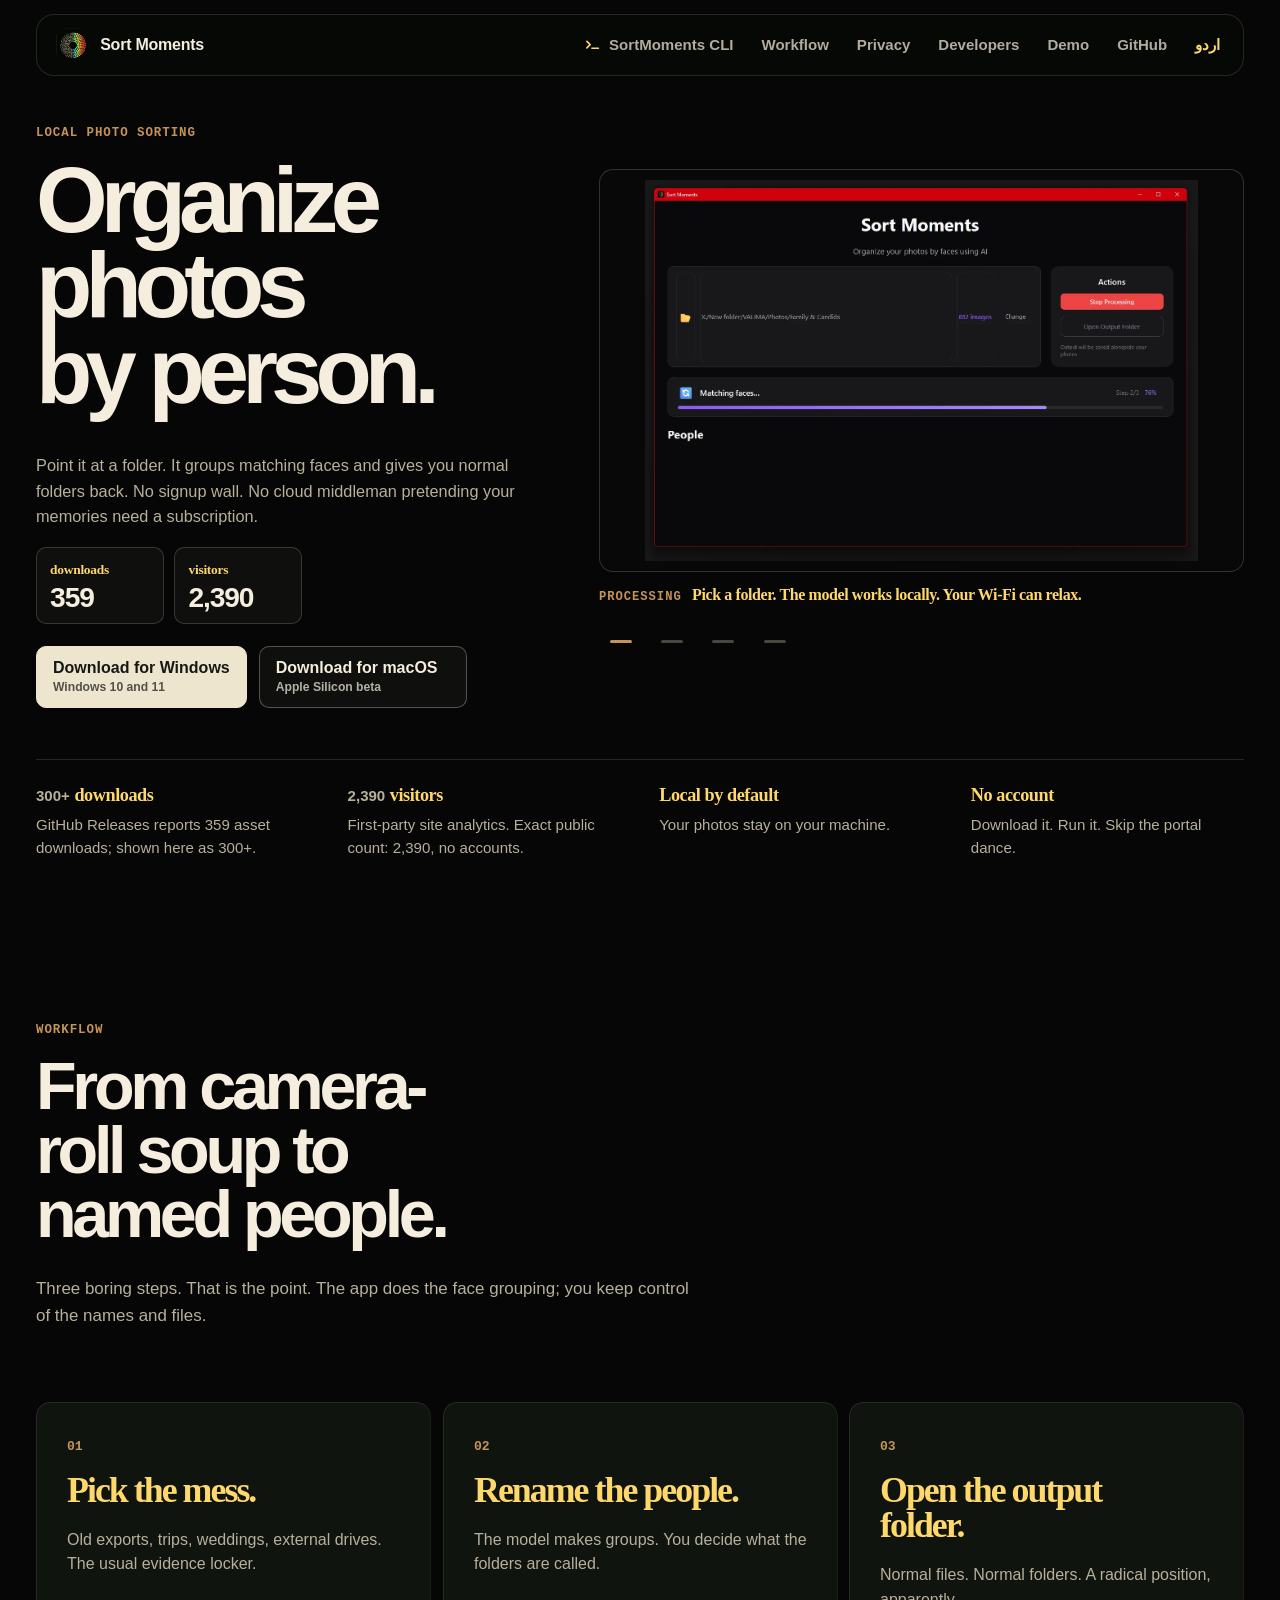
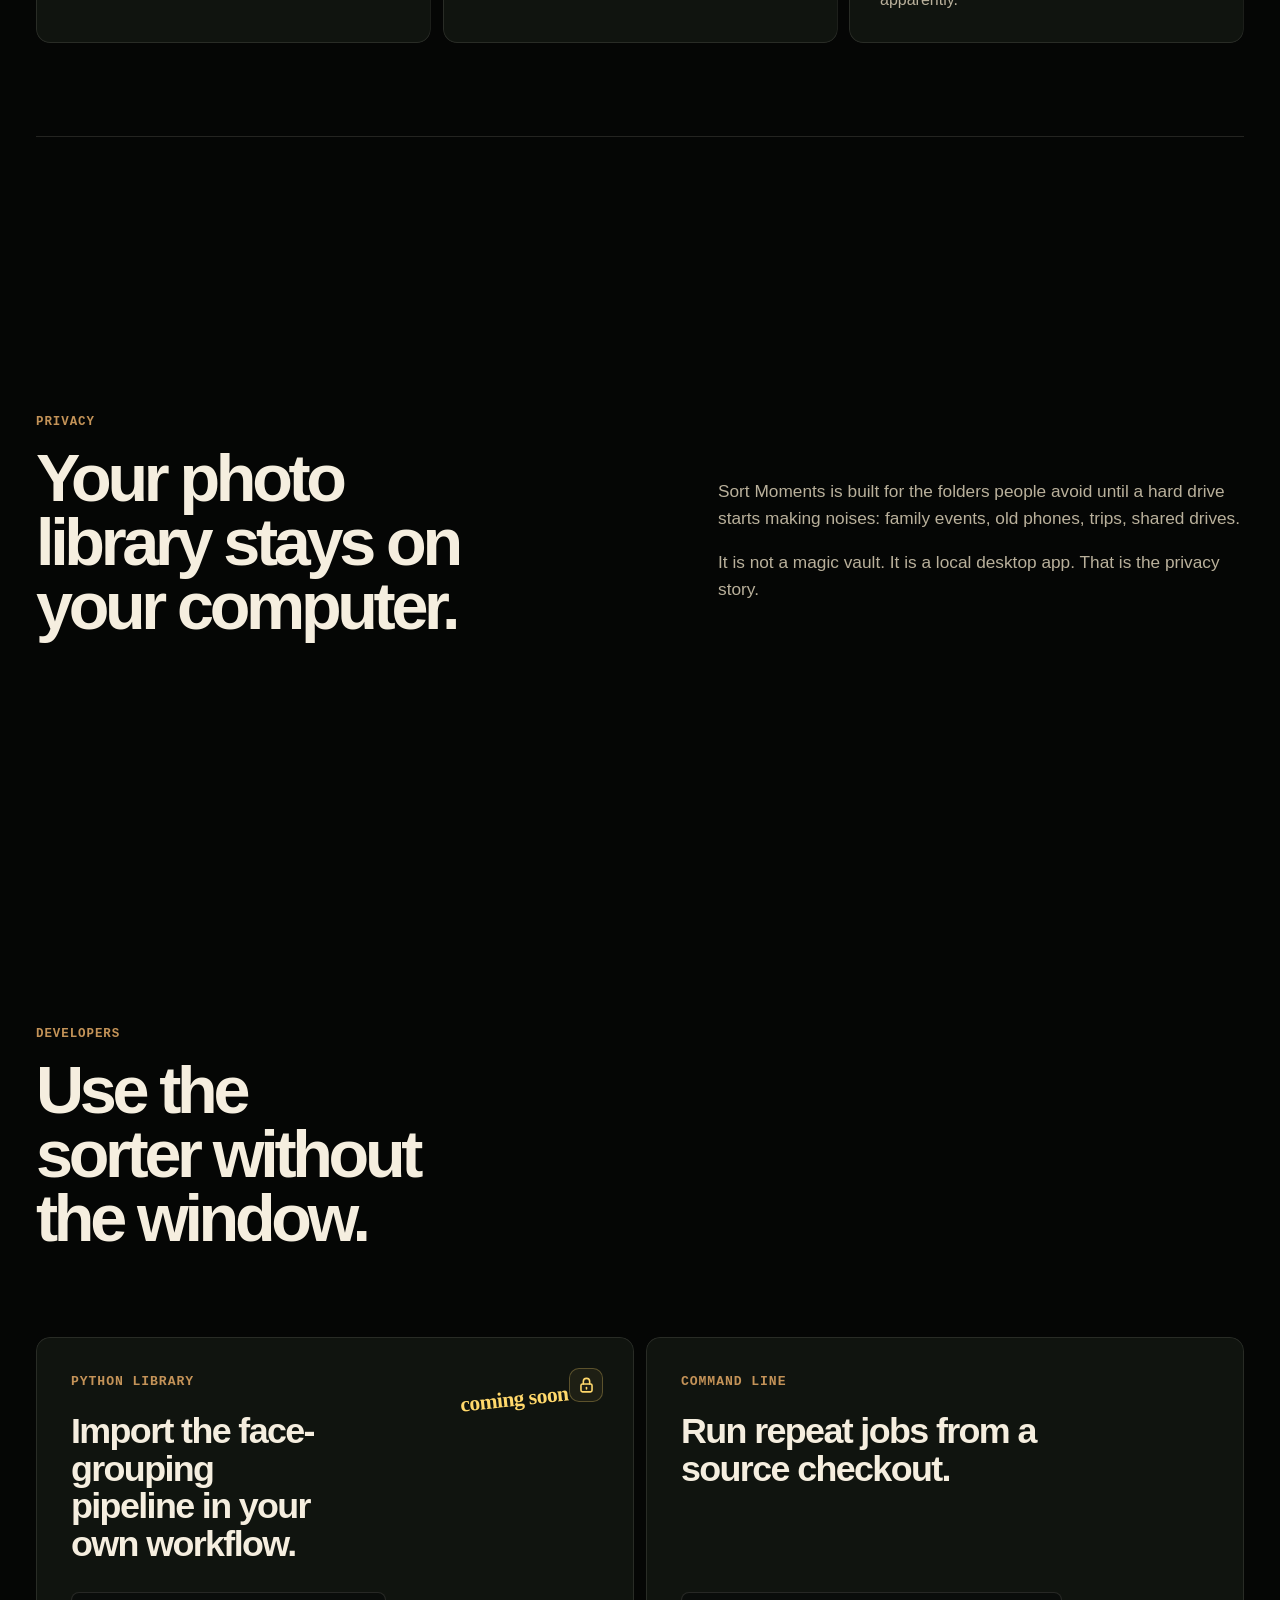
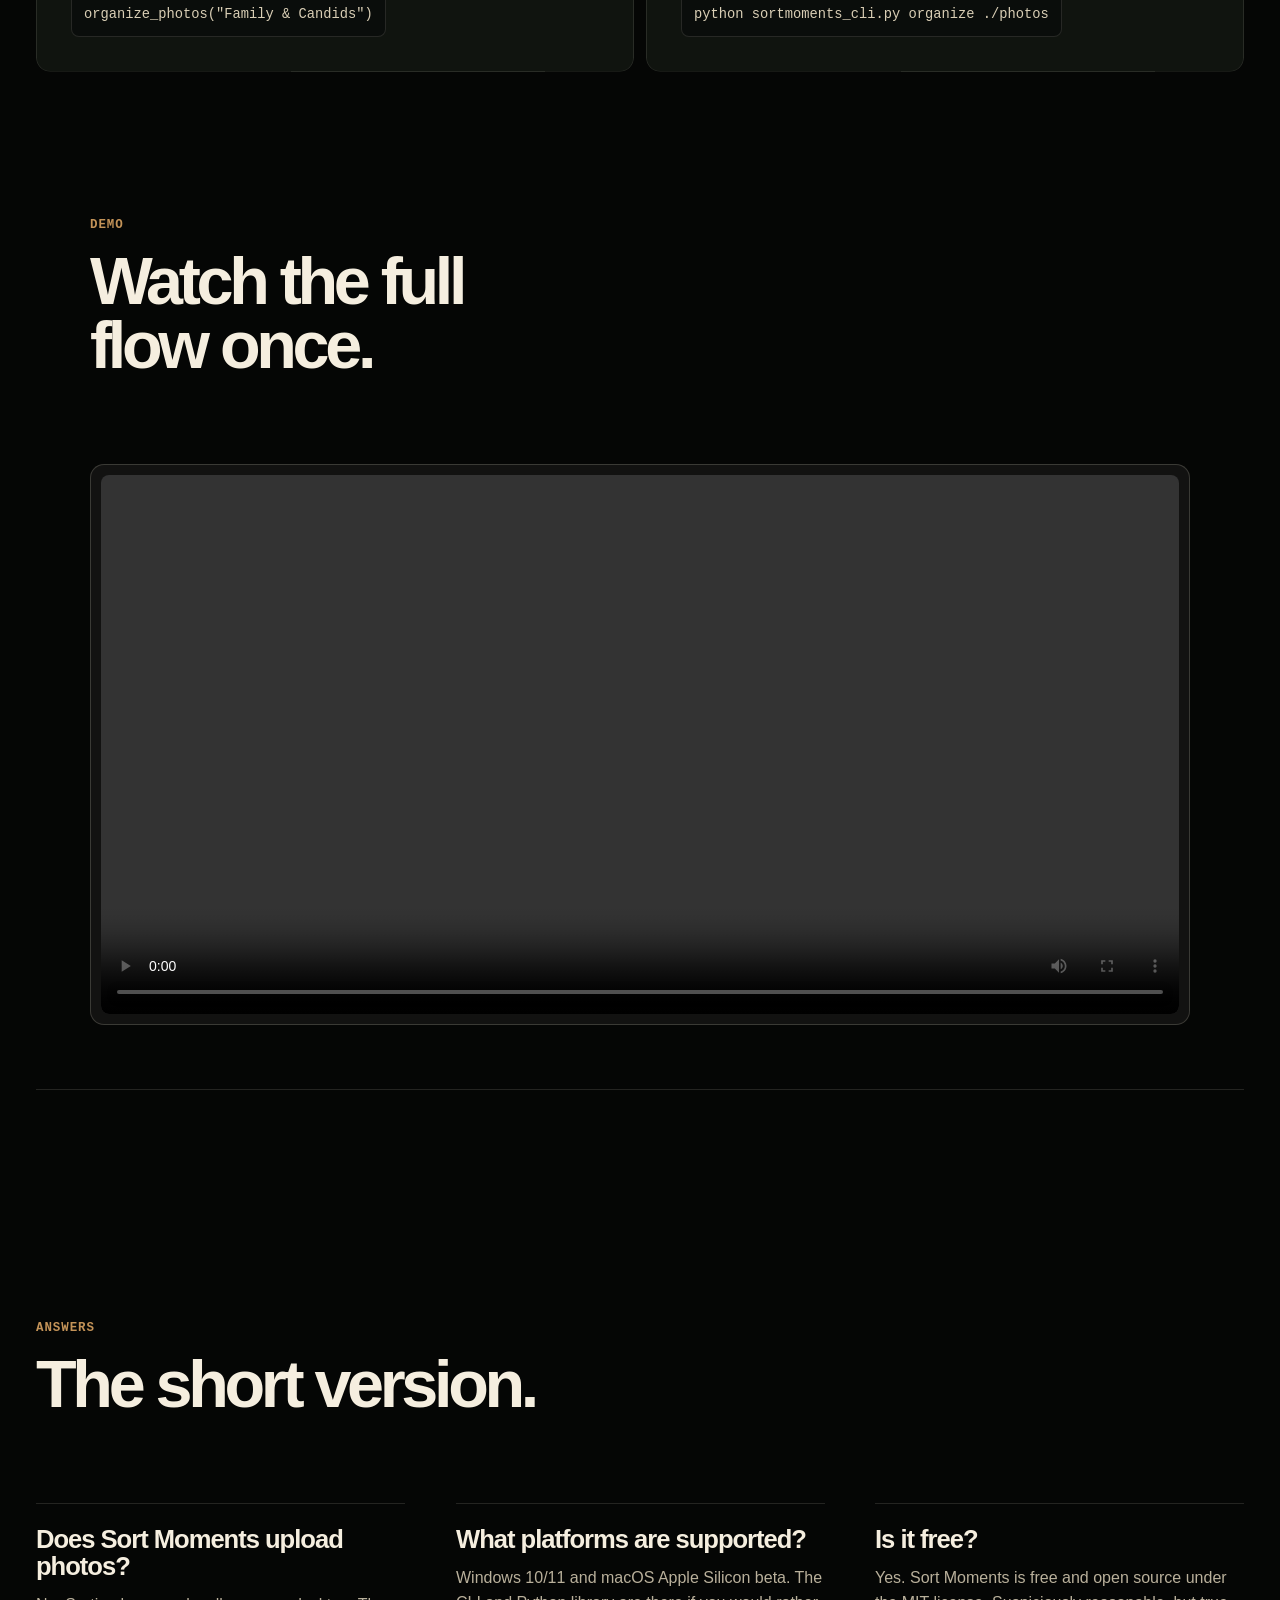
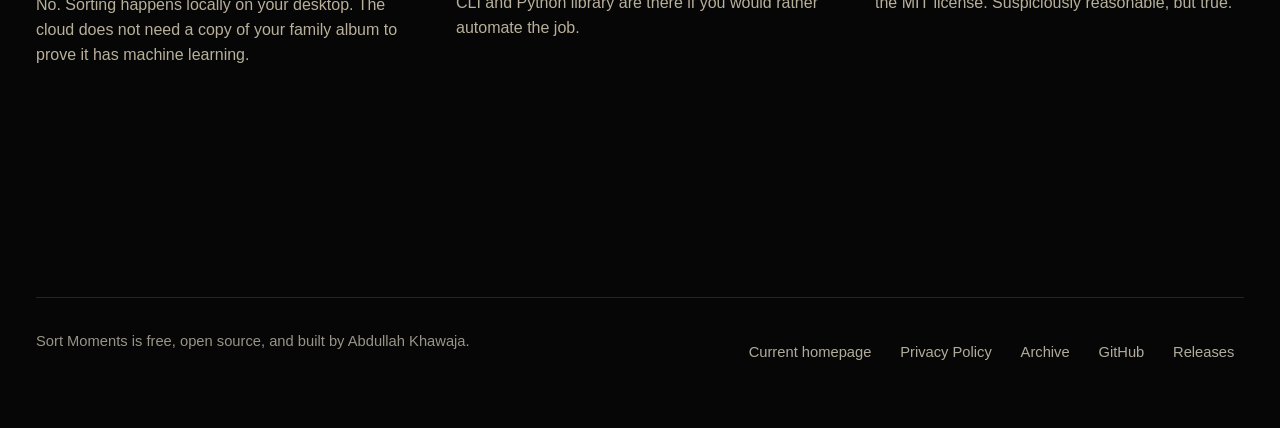
==== commit 5daeffb8: "Fix mobile handwritten note collisions" ====
--- a/website/index.html
+++ b/website/index.html
@@ -10,7 +10,7 @@
     <link rel="canonical" href="https://sortmoments.com/">
     <link rel="icon" type="image/x-icon" href="favicon.ico">
     <link rel="preload" as="image" href="assets/alt-processing.webp">
-    <link rel="stylesheet" href="css/alt.css?v=obsidian-mobile-topic-1">
+    <link rel="stylesheet" href="css/alt.css?v=obsidian-mobile-topic-2">
     <meta property="og:title" content="Sort Moments - Local Photo Organizer by Face">
     <meta property="og:description" content="Sort photos by person on your own computer. Free, open-source, and built for ordinary folders.">
     <meta property="og:type" content="website">
@@ -332,6 +332,6 @@
         </div>
     </footer>
 
-    <script src="js/alt.js?v=obsidian-mobile-topic-1"></script>
+    <script src="js/alt.js?v=obsidian-mobile-topic-2"></script>
 </body>
 </html>
--- a/website/css/alt.css
+++ b/website/css/alt.css
@@ -106,6 +106,8 @@
     text-shadow: 0 1px 0 rgba(0, 0, 0, 0.22);
 }
 
+.mobile-quip { display: none; }
+
 html[lang="ur"] .hand-note {
     font-family: var(--urdu-font);
     letter-spacing: 0;
@@ -1259,7 +1261,12 @@
         padding: 0.72rem;
     }
 
-    .developer-grid .dev-kicker { font-size: 0.66rem; }
+    .developer-grid .dev-kicker {
+        display: inline-block;
+        width: max-content;
+        max-width: calc(100% - 7rem);
+        font-size: 0.66rem;
+    }
     .developer-grid strong {
         max-width: 17ch;
         margin: 0.55rem 0 0.58rem;
@@ -1286,10 +1293,12 @@
         font-weight: 700;
         line-height: 1.08;
         letter-spacing: -0.035em;
-        opacity: 0.88;
+        opacity: 0;
+        visibility: hidden;
         pointer-events: none;
         text-wrap: balance;
         transform: rotate(-4deg);
+        transition: opacity 180ms ease, visibility 180ms ease;
     }
 
     .mobile-quip::before { content: "“"; }
@@ -1307,6 +1316,11 @@
     .mobile-stack > .mobile-quip {
         position: absolute;
         z-index: 0;
+    }
+
+    .mobile-stack.is-active-stack > .mobile-quip {
+        opacity: 0.88;
+        visibility: visible;
     }
 
     .mobile-stack .mobile-quip {
@@ -1337,6 +1351,7 @@
     }
 
     #developers .mobile-quip {
+        left: auto;
         right: clamp(8px, 4vw, 18px);
         bottom: clamp(6px, 2svh, 16px);
         max-width: 14ch;
@@ -1351,17 +1366,31 @@
     }
 
     .dev-status {
-        top: 32px;
-        right: 64px;
-        font-size: 0.92rem;
+        top: 0.72rem;
+        right: 3.3rem;
+        max-width: 7.5rem;
+        font-size: clamp(0.72rem, 3.8vw, 0.9rem);
         transform: rotate(-5deg);
+    }
+    .dev-lock {
+        top: 0.72rem;
+        right: 0.72rem;
+        width: 32px;
+        height: 32px;
     }
     .developer-grid .is-locked strong { padding-right: 0; }
     .faq { display: none; }
     .privacy-copy, .section-intro p:not(.overline) { font-size: 0.95rem; }
     .footer { display: grid; }
+    .scroll-veil { display: none; }
     .motion-ready .reveal-left { transform: translate3d(-8px, 0, 0); }
     .motion-ready .reveal-right { transform: translate3d(8px, 0, 0); }
+}
+
+@media (max-width: 720px) and (max-height: 640px) {
+    #developers .mobile-quip {
+        display: none;
+    }
 }
 
 @media (prefers-reduced-motion: reduce) {
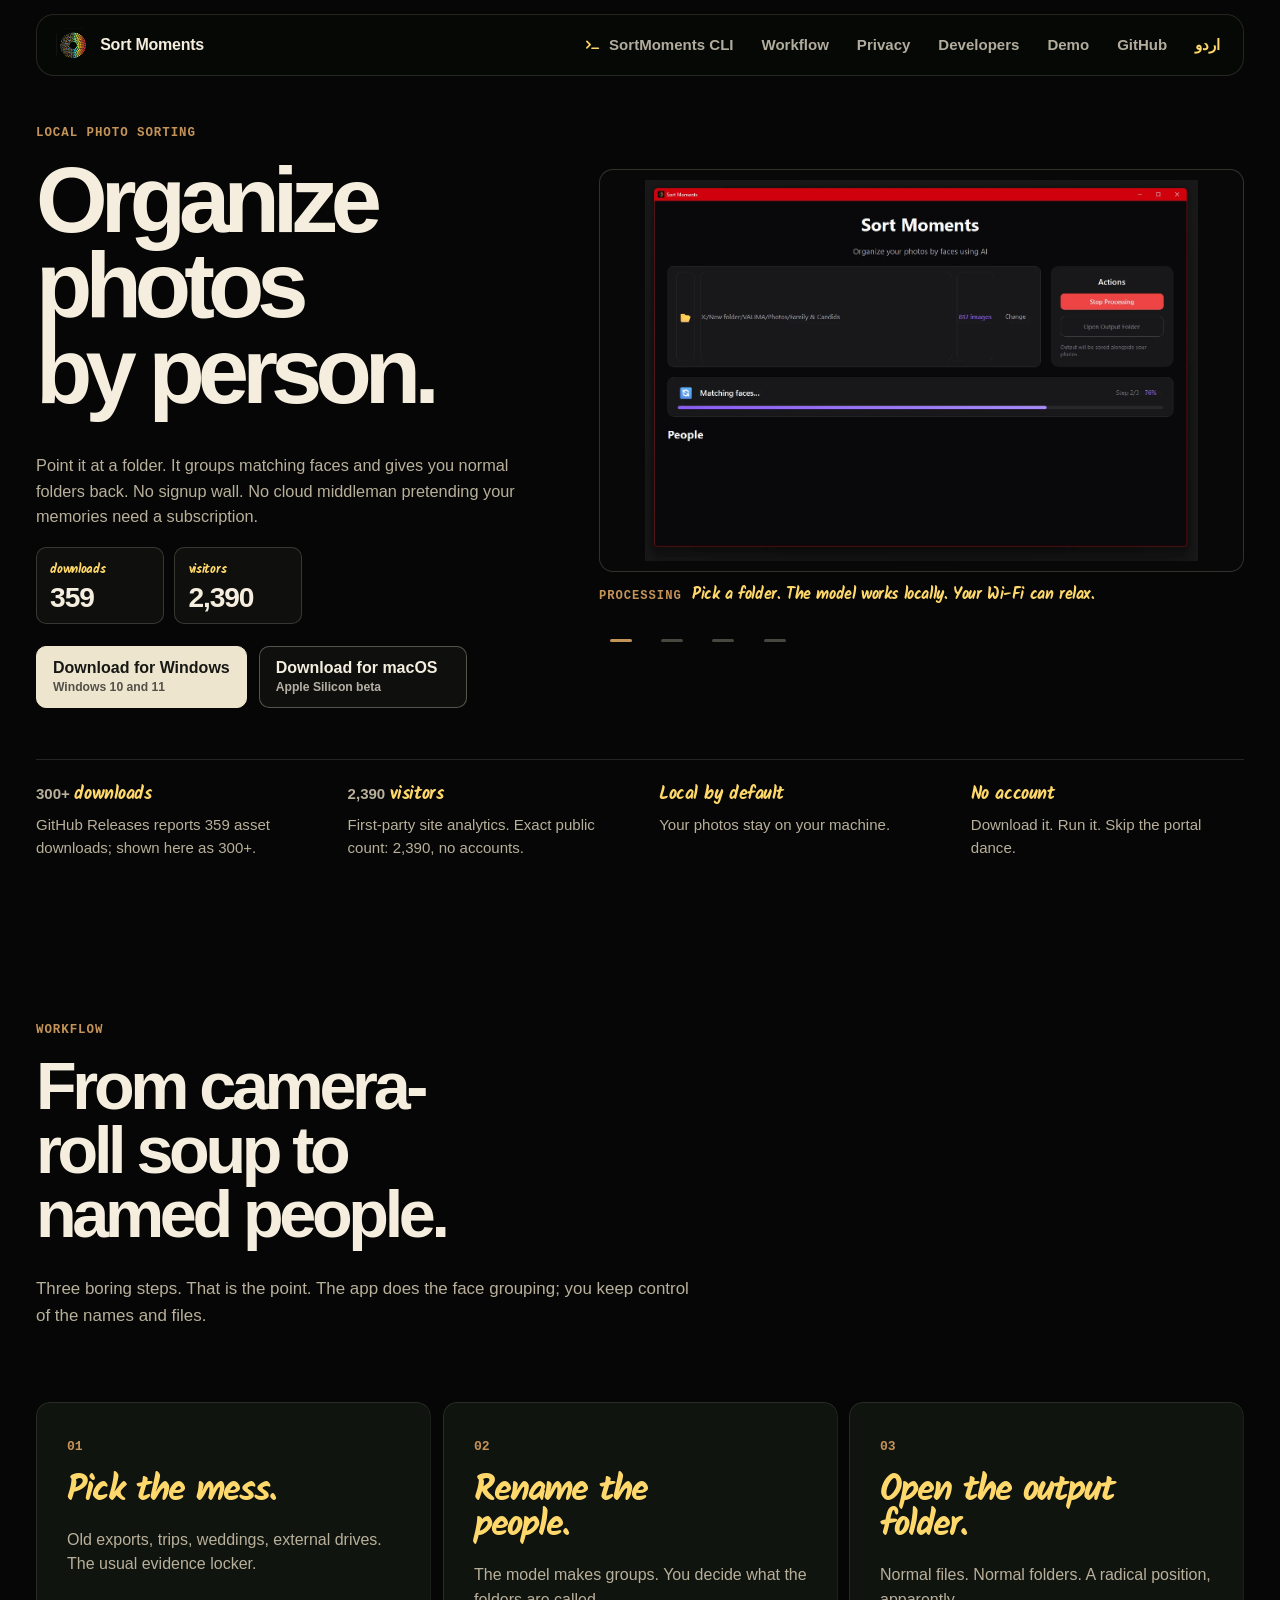
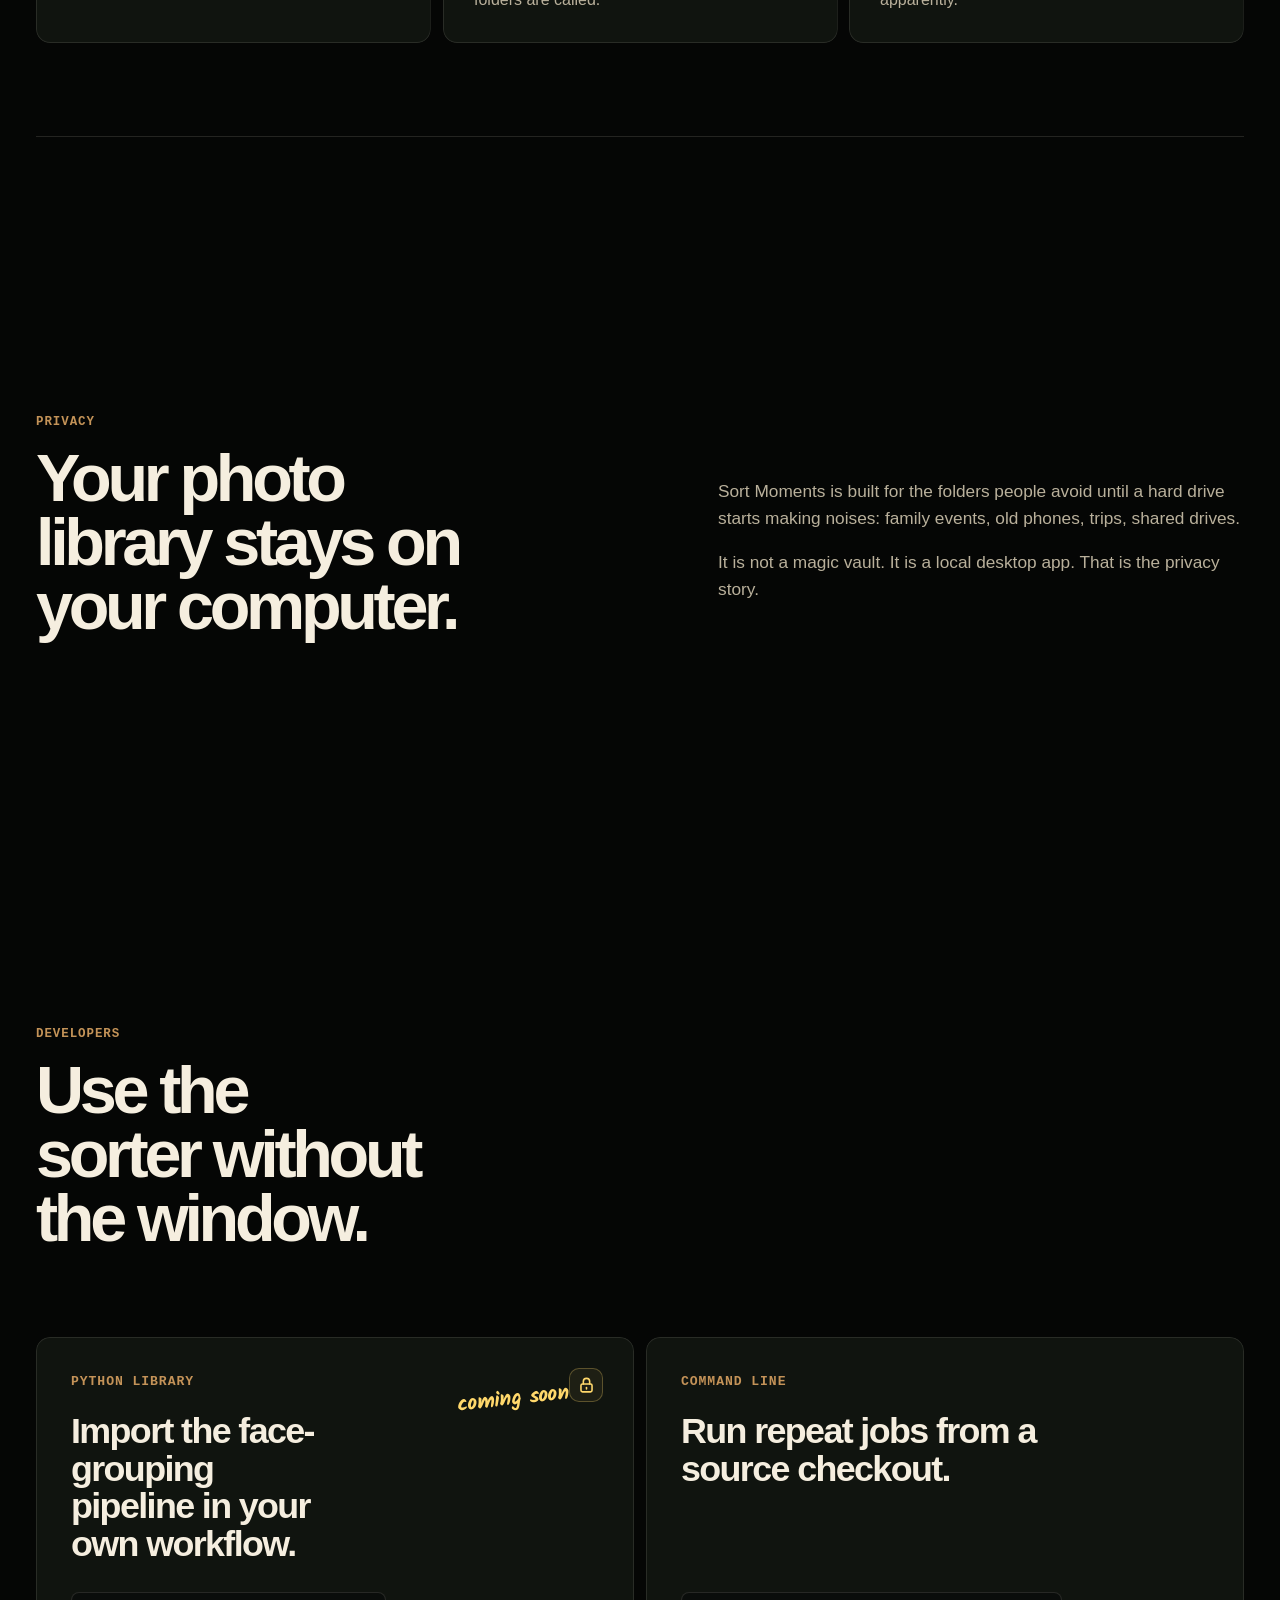
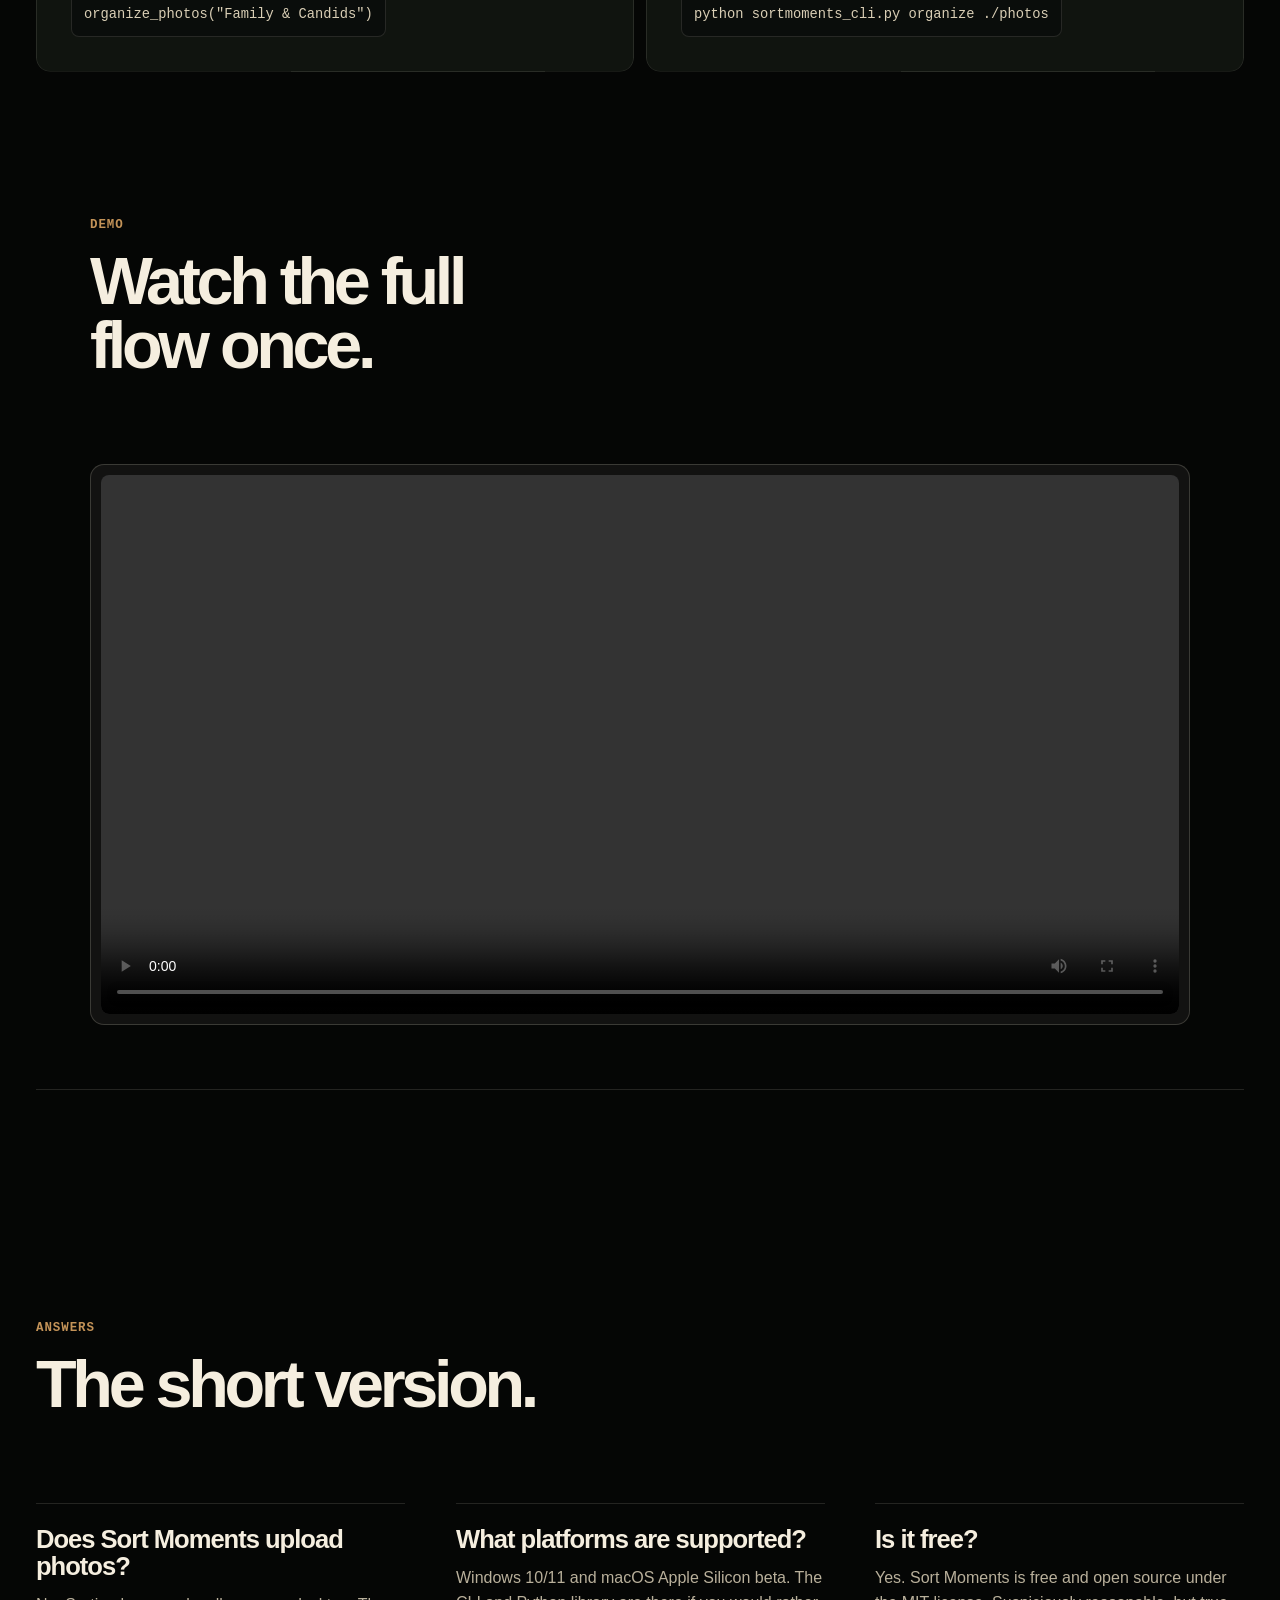
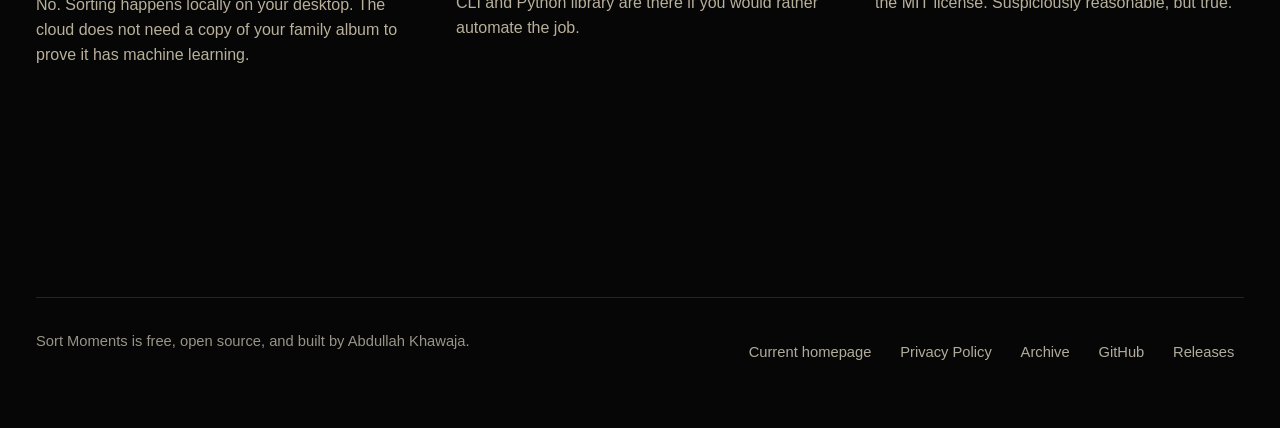
==== commit e47d161c: "Ship consistent handwritten webfont" ====
--- a/website/index.html
+++ b/website/index.html
@@ -10,7 +10,7 @@
     <link rel="canonical" href="https://sortmoments.com/">
     <link rel="icon" type="image/x-icon" href="favicon.ico">
     <link rel="preload" as="image" href="assets/alt-processing.webp">
-    <link rel="stylesheet" href="css/alt.css?v=obsidian-mobile-topic-2">
+    <link rel="stylesheet" href="css/alt.css?v=obsidian-mobile-topic-4">
     <meta property="og:title" content="Sort Moments - Local Photo Organizer by Face">
     <meta property="og:description" content="Sort photos by person on your own computer. Free, open-source, and built for ordinary folders.">
     <meta property="og:type" content="website">
--- a/website/css/alt.css
+++ b/website/css/alt.css
@@ -1,4 +1,12 @@
-﻿:root {
+﻿@font-face {
+    font-family: "Sort Hand";
+    src: url("../assets/fonts/sort-hand-kalam-700.woff") format("woff");
+    font-style: normal;
+    font-weight: 700;
+    font-display: swap;
+}
+
+:root {
     color-scheme: dark;
     --page: #050605;
     --page-wash: #080a08;
@@ -23,9 +31,13 @@
     --focus: rgba(196, 147, 88, 0.58);
     --radius: 14px;
     --font: ui-sans-serif, -apple-system, BlinkMacSystemFont, "Segoe UI", "Helvetica Neue", Arial, sans-serif;
-    --hand: "Segoe Print", "Bradley Hand ITC", "Comic Sans MS", cursive;
+    --hand: "Sort Hand", "Segoe Print", "Bradley Hand ITC", "Comic Sans MS", cursive;
     --urdu-font: "Noto Nastaliq Urdu", "Jameel Noori Nastaleeq", "Noto Naskh Arabic", "Urdu Typesetting", "Segoe UI", Tahoma, sans-serif;
     --mono: "SFMono-Regular", Consolas, "Liberation Mono", monospace;
+    --hand-note-size: clamp(1rem, 1.1vw, 1.42rem);
+    --hand-note-leading: 1.08;
+    --hand-note-tracking: -0.035em;
+    --hand-note-opacity: 0.9;
     --veil-opacity: 0;
     --scroll-progress: 0;
     --header-space: 92px;
@@ -541,10 +553,10 @@
     max-width: 260px;
     margin: 0;
     color: var(--hand-yellow);
-    font-size: clamp(1rem, 1.1vw, 1.42rem);
-    line-height: 1.08;
-    letter-spacing: -0.035em;
-    opacity: 0.9;
+    font-size: var(--hand-note-size);
+    line-height: var(--hand-note-leading);
+    letter-spacing: var(--hand-note-tracking);
+    opacity: var(--hand-note-opacity);
     text-wrap: balance;
 }
 
@@ -1247,6 +1259,15 @@
         display: none;
     }
 
+    #workflow {
+        border-bottom: 0 !important;
+    }
+
+    #workflow::after {
+        content: none !important;
+        display: none !important;
+    }
+
     #privacy,
     #developers {
         gap: clamp(0.9rem, 3svh, 1.35rem);
@@ -1288,11 +1309,11 @@
         max-width: min(18ch, 62vw);
         color: var(--hand-yellow);
         font-family: var(--hand);
-        font-size: clamp(0.98rem, 5vw, 1.28rem);
+        font-size: var(--hand-note-size);
         font-style: normal;
         font-weight: 700;
-        line-height: 1.08;
-        letter-spacing: -0.035em;
+        line-height: var(--hand-note-leading);
+        letter-spacing: var(--hand-note-tracking);
         opacity: 0;
         visibility: hidden;
         pointer-events: none;
@@ -1319,7 +1340,7 @@
     }
 
     .mobile-stack.is-active-stack > .mobile-quip {
-        opacity: 0.88;
+        opacity: var(--hand-note-opacity);
         visibility: visible;
     }
 
@@ -1336,11 +1357,12 @@
 
     #workflow .mobile-quip {
         left: auto;
-        right: clamp(8px, 4vw, 18px);
-        top: auto;
-        bottom: clamp(4px, 1.5svh, 12px);
-        max-width: 14ch;
-        font-size: clamp(0.86rem, 4.5vw, 1rem);
+        right: clamp(2px, 1.5vw, 8px);
+        top: clamp(9rem, 27svh, 12.5rem);
+        bottom: auto;
+        max-width: min(13ch, 38vw);
+        font-size: var(--hand-note-size);
+        transform: rotate(-5deg);
     }
 
     #privacy .mobile-quip {
@@ -1355,7 +1377,7 @@
         right: clamp(8px, 4vw, 18px);
         bottom: clamp(6px, 2svh, 16px);
         max-width: 14ch;
-        font-size: clamp(0.86rem, 4.5vw, 1rem);
+        font-size: var(--hand-note-size);
     }
 
     #demo .mobile-quip {
@@ -1369,7 +1391,10 @@
         top: 0.72rem;
         right: 3.3rem;
         max-width: 7.5rem;
-        font-size: clamp(0.72rem, 3.8vw, 0.9rem);
+        font-size: var(--hand-note-size);
+        line-height: var(--hand-note-leading);
+        letter-spacing: var(--hand-note-tracking);
+        opacity: var(--hand-note-opacity);
         transform: rotate(-5deg);
     }
     .dev-lock {
@@ -1388,6 +1413,7 @@
 }
 
 @media (max-width: 720px) and (max-height: 640px) {
+    #privacy .mobile-quip,
     #developers .mobile-quip {
         display: none;
     }
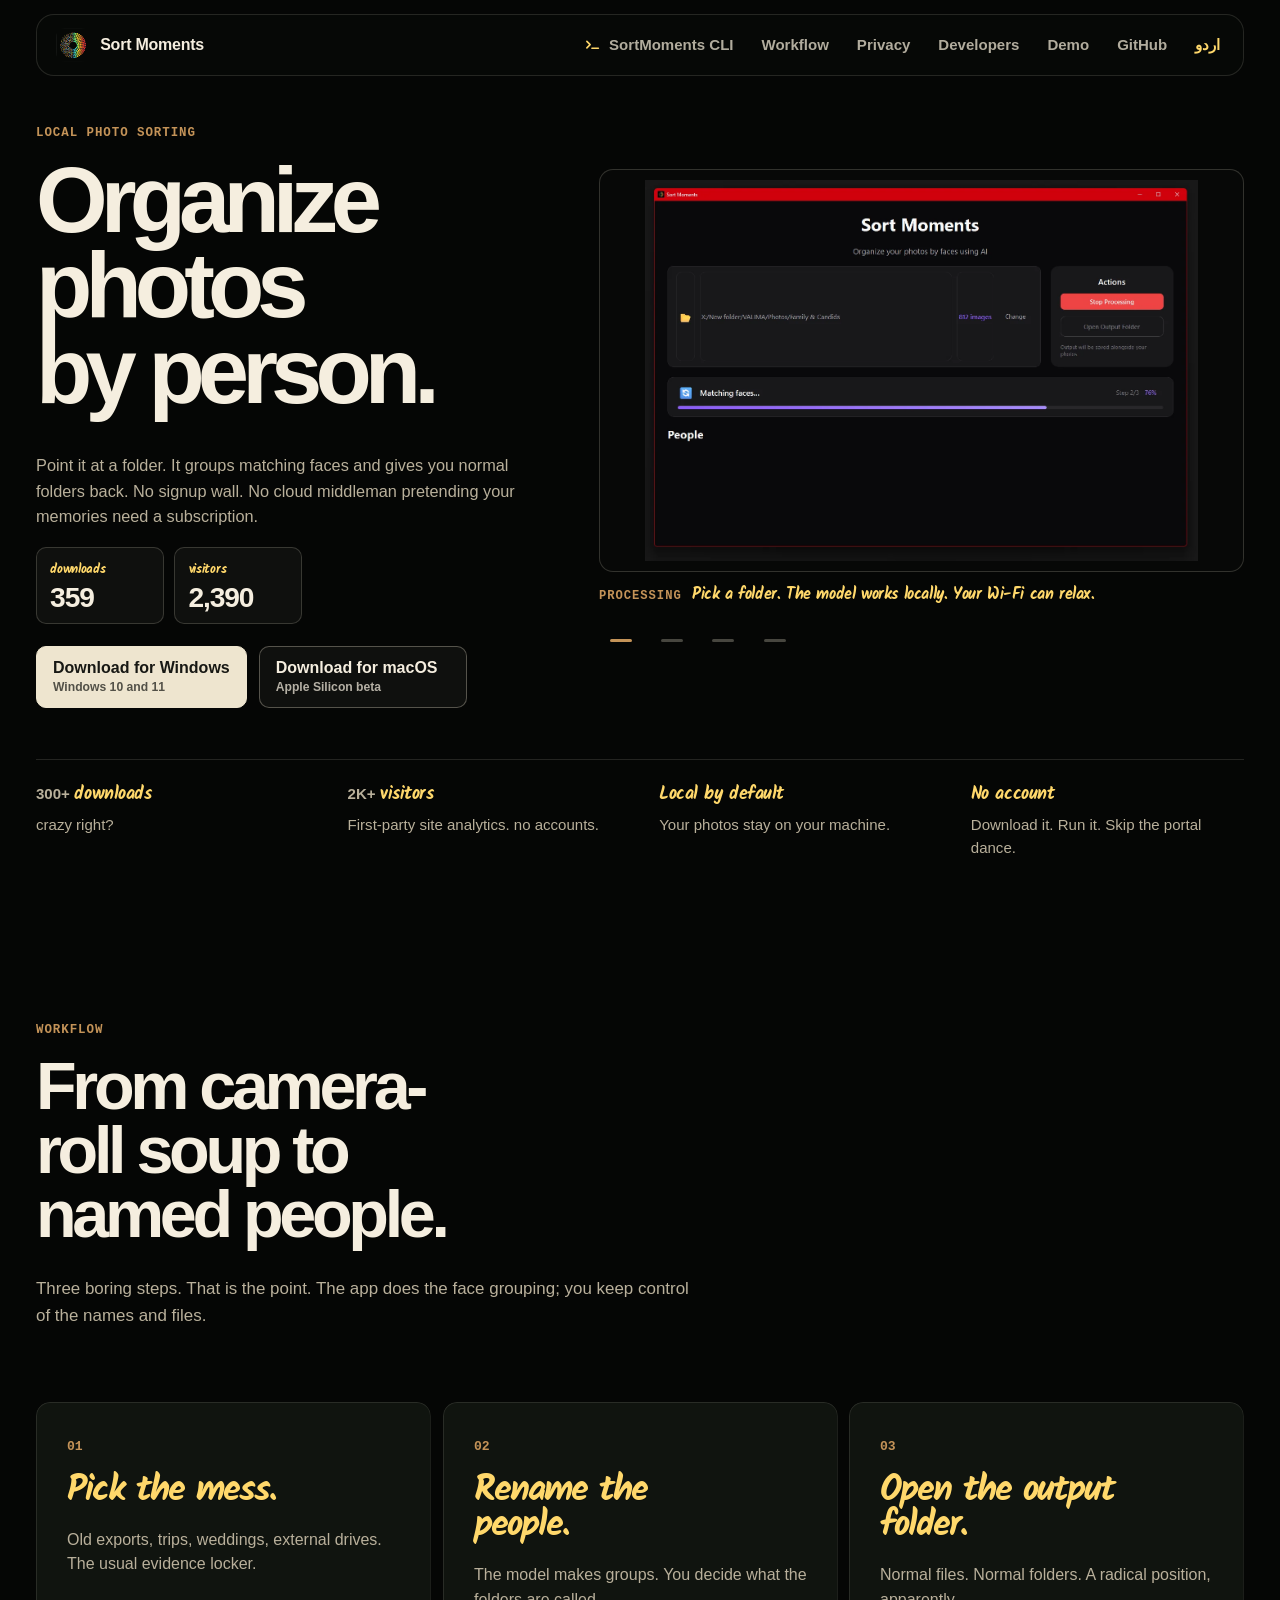
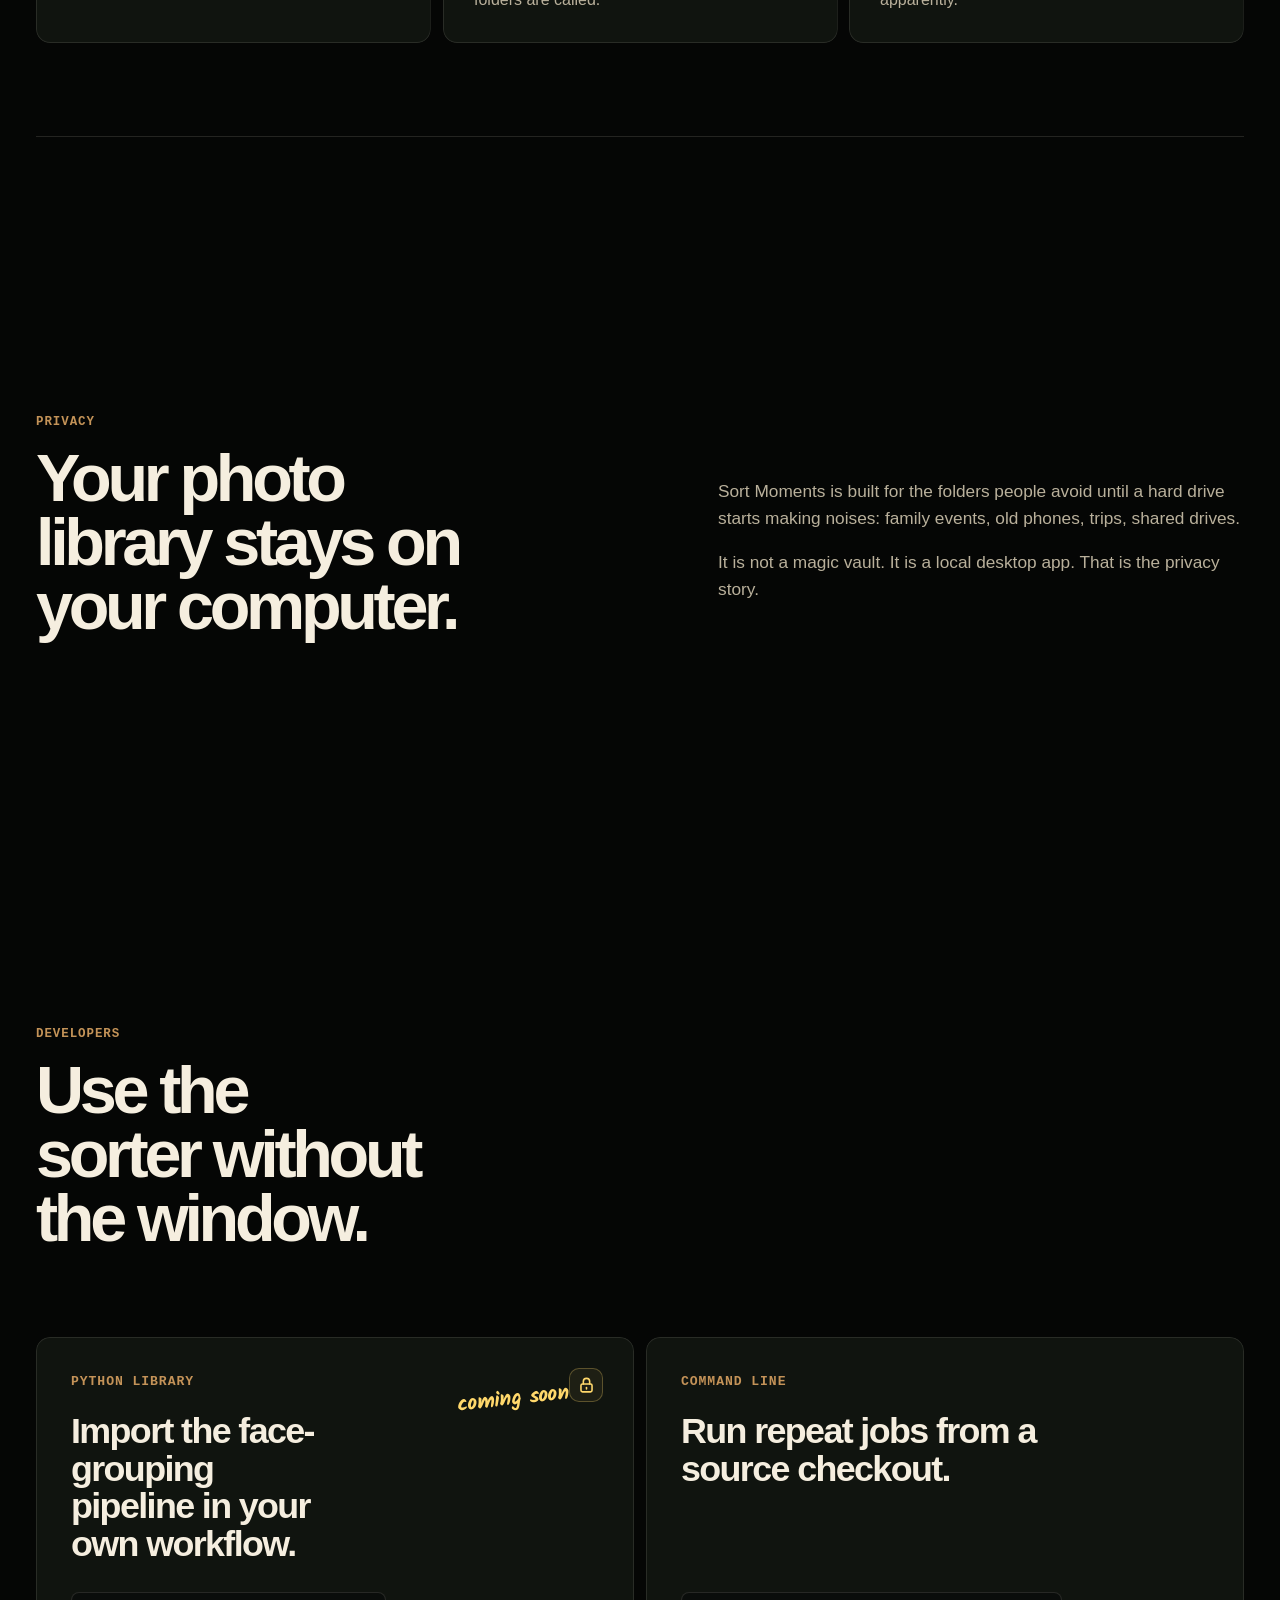
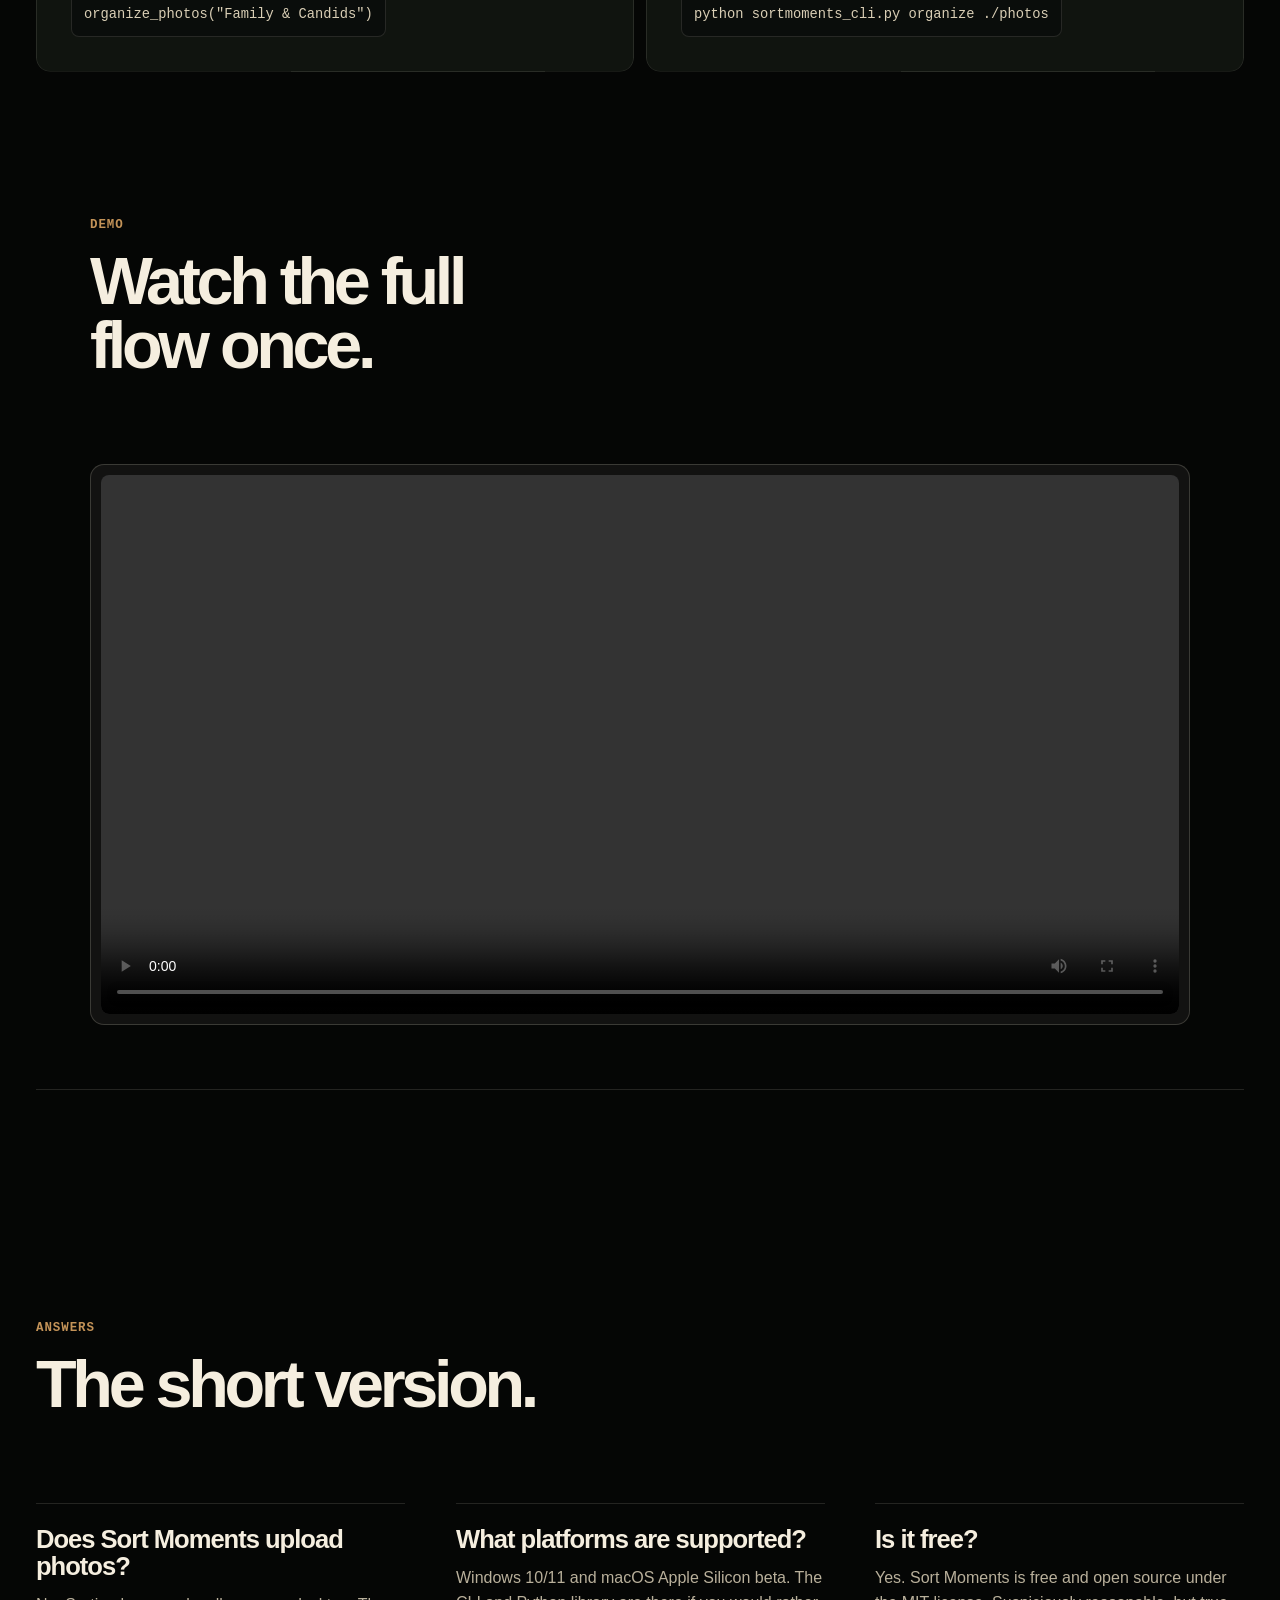
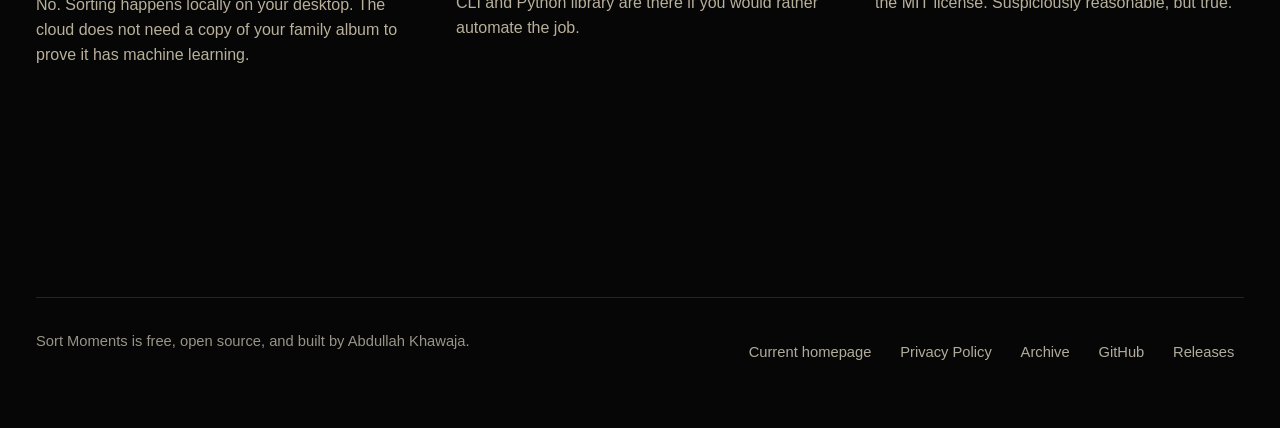
==== commit 1849daaa: "Track download clicks and simplify stats copy" ====
--- a/website/index.html
+++ b/website/index.html
@@ -177,11 +177,11 @@
             <div class="facts reveal-seq reveal-up" aria-label="Product facts">
                 <div>
                     <strong><span id="downloadCountFact" dir="ltr">300+</span> <span class="hand-note stat-word">downloads</span></strong>
-                    <span id="downloadSourceText">GitHub Releases reports 359 asset downloads; shown here as 300+.</span>
+                    <span id="downloadSourceText">crazy right?</span>
                 </div>
                 <div>
-                    <strong><span id="visitorCountFact" dir="ltr">2,390</span> <span class="hand-note stat-word">visitors</span></strong>
-                    <span id="visitorSourceText">First-party site analytics. Exact public count: 2,390, no accounts.</span>
+                    <strong><span id="visitorCountFact" dir="ltr">2K+</span> <span class="hand-note stat-word">visitors</span></strong>
+                    <span id="visitorSourceText">First-party site analytics. no accounts.</span>
                 </div>
                 <div>
                     <strong class="hand-note">Local by default</strong>
@@ -332,6 +332,6 @@
         </div>
     </footer>
 
-    <script src="js/alt.js?v=obsidian-mobile-topic-2"></script>
+    <script src="js/alt.js?v=download-click-1"></script>
 </body>
 </html>
